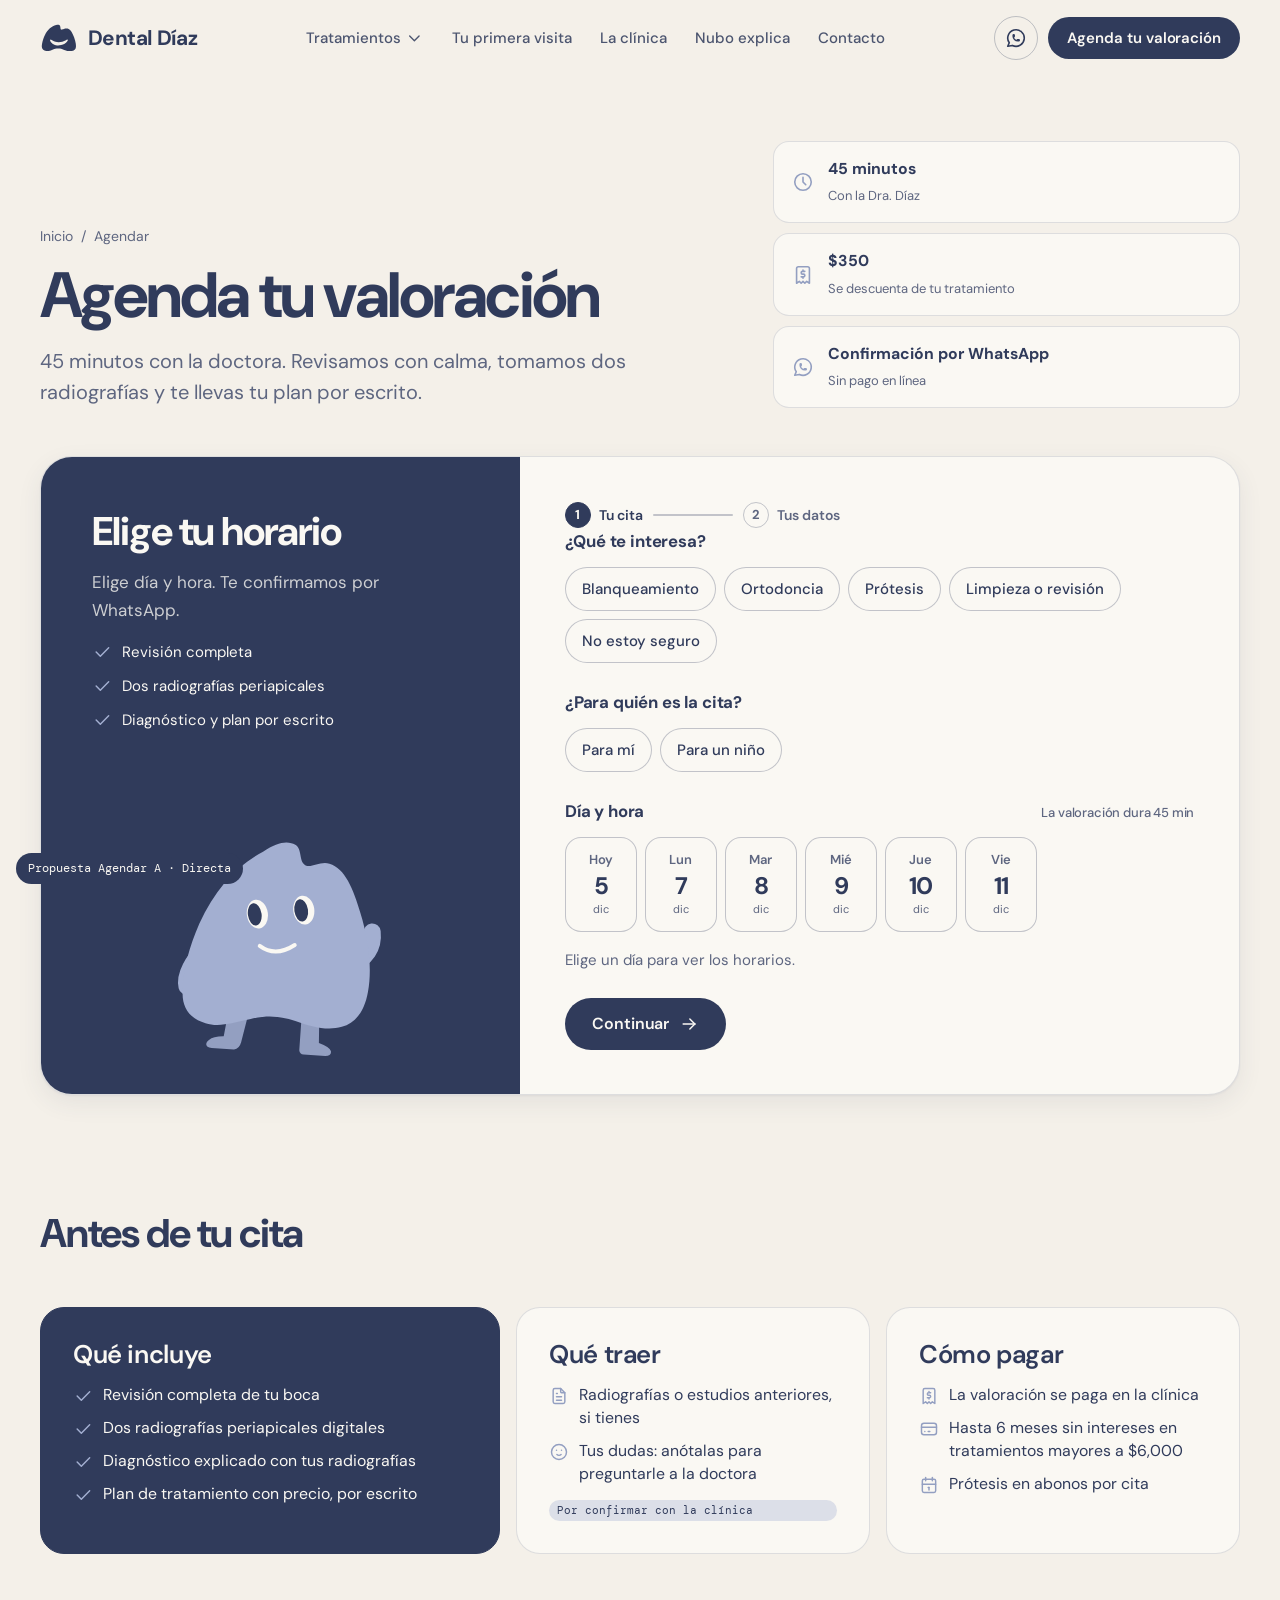
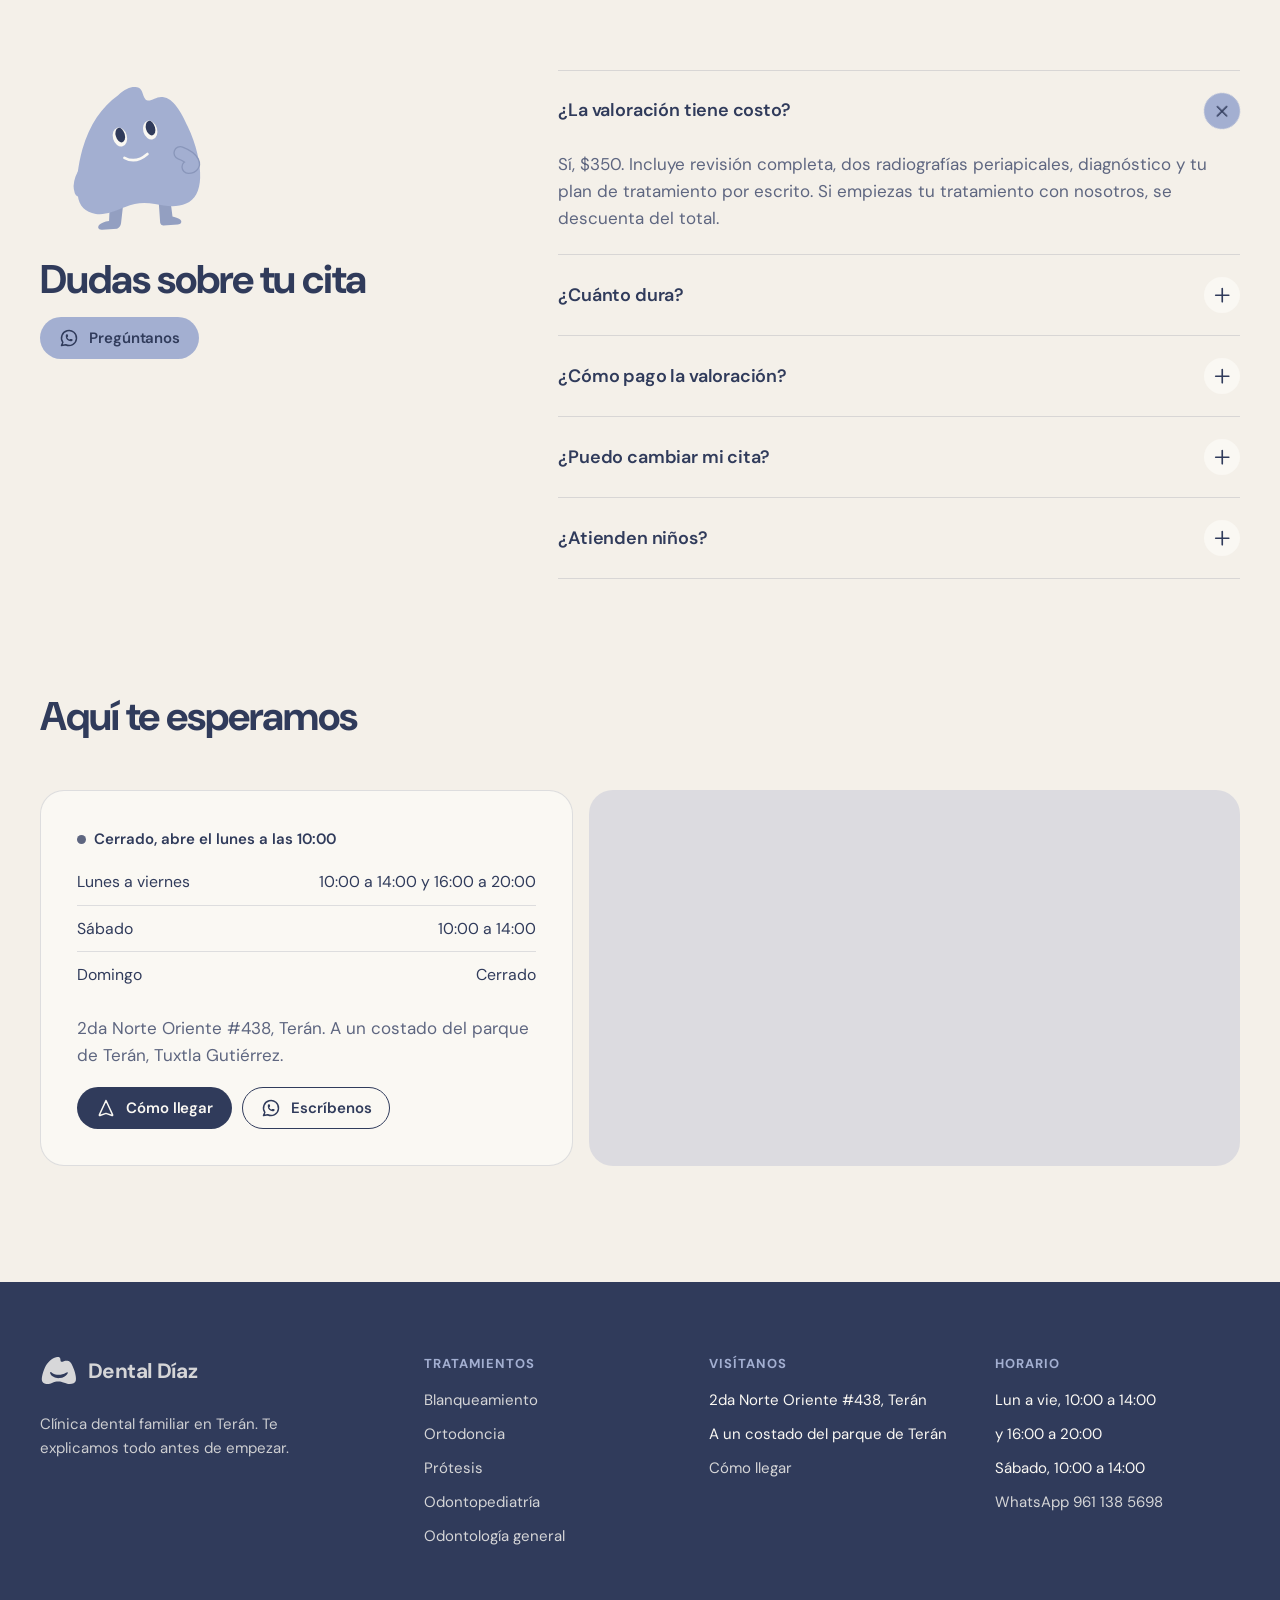
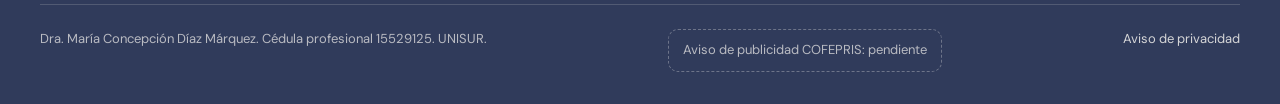
==== agendar-a.html @ 28eedaf3 "Agendar A/B, panel A/B y ajustes del inicio en celular Co-Authored-By: Claude Opus 5.5 <noreply@anth" ====
<!doctype html>
<html lang="es-MX">
<head>
<meta charset="utf-8">
<meta name="viewport" content="width=device-width, initial-scale=1">
<title>Agenda tu valoración · Dental Díaz · Agendar A · Directa</title>
<meta name="description" content="Clínica dental familiar en Terán, Tuxtla Gutiérrez. Valoración con radiografías y plan por escrito. Blanqueamiento, ortodoncia, prótesis y odontopediatría.">
<meta name="robots" content="noindex">
<link rel="preconnect" href="https://fonts.googleapis.com">
<link rel="preconnect" href="https://fonts.gstatic.com" crossorigin>
<link href="https://fonts.googleapis.com/css2?family=DM+Mono:wght@400;500&family=DM+Sans:opsz,wght@9..40,400;9..40,500;9..40,600;9..40,700&display=swap" rel="stylesheet">
<link rel="stylesheet" href="assets/css/tokens.css">
<link rel="stylesheet" href="assets/css/components.css">
<link rel="stylesheet" href="assets/css/inicio.css">
<link rel="stylesheet" href="assets/css/agenda.css">
<style>
.propuesta-tag { position: fixed; left: 16px; bottom: 16px; z-index: 70; padding: 6px 12px; border-radius: 999px; background: var(--marino); color: var(--marfil); font-family: var(--font-mono); font-size: 0.75rem; }
@media (max-width: 960px) { .propuesta-tag { bottom: auto; top: 72px; left: auto; right: 12px; } }
.h1-hero { font-size: clamp(2.6rem, 1.5rem + 4.4vw, 5rem); letter-spacing: -0.04em; line-height: 1.02; font-weight: 700; margin: 0; text-wrap: balance; }
.h1-hero .subrayado { z-index: 0; }

.migas { display: flex; gap: 8px; align-items: center; font-size: 0.875rem; color: var(--texto-suave); }
.migas a { text-decoration: none; }
.migas a:hover { color: var(--marino); }
.ag-hero { padding-block: clamp(32px, 5vw, 64px) clamp(28px, 4vw, 48px); }
.ag-hero__grid { display: grid; grid-template-columns: 1.2fr 0.8fr; gap: 32px; align-items: end; }
.ag-hero h1 { margin: 16px 0 0; font-size: clamp(2.4rem, 1.6rem + 3vw, 4rem); letter-spacing: -0.04em; line-height: 1.02; font-weight: 700; }
.ag-hero .lead { margin-top: 18px; max-width: 46ch; }
.ag-datos { display: grid; gap: 10px; }
.ag-dato { display: flex; align-items: center; gap: 14px; padding: 14px 18px; border-radius: var(--r-md); background: var(--marfil); border: 1px solid var(--linea); }
.ag-dato .i { width: 22px; height: 22px; color: var(--lavanda-sombra); }
.ag-dato strong { display: block; font-size: 0.9875rem; }
.ag-dato small { color: var(--texto-suave); font-size: 0.8125rem; }
@media (max-width: 900px) { .ag-hero__grid { grid-template-columns: 1fr; } }

.antes { display: grid; grid-template-columns: 1.3fr 1fr 1fr; gap: 16px; }
.antes > div { padding: clamp(22px, 3vw, 32px); border-radius: var(--r-lg); background: var(--marfil); border: 1px solid var(--linea); display: grid; gap: 14px; align-content: start; }
.antes > div:first-child { background: var(--marino); color: var(--marfil); border-color: var(--marino); }
.antes > div:first-child .texto { color: rgba(250, 248, 243, 0.78); }
.antes ul { list-style: none; margin: 0; padding: 0; display: grid; gap: 10px; }
.antes li { display: flex; gap: 10px; align-items: flex-start; font-size: 0.9875rem; line-height: 1.45; }
.antes li .i { width: 20px; height: 20px; flex: none; margin-top: 2px; color: var(--lavanda-sombra); }
.antes > div:first-child li .i { color: var(--lavanda); }
.por-confirmar { font-family: var(--font-mono); font-size: 0.6875rem; padding: 2px 8px; border-radius: 999px; background: rgba(163, 175, 209, 0.35); color: var(--marino); white-space: nowrap; }
@media (max-width: 900px) { .antes { grid-template-columns: 1fr; } }

.ag-faq { display: grid; grid-template-columns: 0.8fr 1.2fr; gap: clamp(28px, 5vw, 72px); align-items: start; }
.ag-faq__lado { display: grid; gap: 16px; justify-items: start; position: sticky; top: 110px; }
.ag-faq__lado .nubo { width: 200px; }
@media (max-width: 900px) { .ag-faq { grid-template-columns: 1fr; } .ag-faq__lado { position: static; } .ag-faq__lado .nubo { width: 130px; } }

.ag-lugar { display: grid; grid-template-columns: 0.9fr 1.1fr; gap: 16px; }
.ag-lugar__info { padding: clamp(24px, 3vw, 36px); border-radius: var(--r-lg); background: var(--marfil); border: 1px solid var(--linea); display: grid; gap: 18px; align-content: start; }
.ag-lugar .mapa { min-height: 360px; }
@media (max-width: 900px) { .ag-lugar { grid-template-columns: 1fr; } .ag-lugar .mapa { min-height: 280px; } }

.chat { min-height: calc(100svh - 76px); display: grid; grid-template-columns: 1fr 340px; gap: clamp(20px, 3vw, 40px); padding-block: clamp(20px, 3vw, 40px); align-items: stretch; }
.chat__escena { position: relative; display: grid; grid-template-rows: auto 1fr; border-radius: var(--r-xl); background: var(--marfil); border: 1px solid var(--linea); overflow: hidden; }
.chat__top { display: flex; align-items: center; gap: 14px; padding: 18px 22px; border-bottom: 1px solid var(--linea); }
.chat__top .migas { margin-right: auto; }
.chat__riel { position: absolute; left: 0; right: 0; top: 0; height: 4px; background: var(--niebla); }
.chat__barra { display: block; height: 100%; background: var(--marino); transform-origin: left; transform: scaleX(0.14); transition: transform 600ms var(--ease-out); }
.chat__contador { font-family: var(--font-mono); font-size: 0.8125rem; color: var(--texto-suave); }
.chat__cuerpo { display: grid; grid-template-columns: 220px 1fr; gap: clamp(16px, 3vw, 40px); padding: clamp(24px, 4vw, 56px); align-content: center; }
.chat__nubo { align-self: start; }
.chat__nubo .nubo { width: 220px; }
.chat__pregunta { margin: 0 0 28px; padding: 22px 26px; border-radius: 26px 26px 26px 6px; background: var(--lavanda); color: var(--marino); font-size: clamp(1.35rem, 1.1rem + 1vw, 2rem); font-weight: 700; letter-spacing: -0.025em; line-height: 1.2; max-width: 26ch; }
.chat__pregunta.entra { animation: burbuja-entra 520ms var(--ease-rebote) both; }
.chat__area.entra { animation: texto-entra 520ms var(--ease-out) 120ms both; }
.chat-opciones { display: flex; flex-wrap: wrap; gap: 10px; }
.chat-op { min-height: 56px; padding: 0 24px; border-radius: var(--r-pill); border: 1.5px solid var(--linea-fuerte); background: var(--crema); color: var(--texto); font-size: 1.05rem; font-weight: 600; cursor: pointer; transition: transform var(--dur-base) var(--ease-rebote), background var(--dur-rapida), color var(--dur-rapida), border-color var(--dur-rapida); }
.chat-op:hover { border-color: var(--marino); transform: translateY(-2px); }
.chat-op[aria-pressed="true"] { background: var(--marino); border-color: var(--marino); color: var(--marfil); }
.chat-op:disabled { opacity: 0.38; cursor: not-allowed; text-decoration: line-through; transform: none; }
.chat-op--hora { font-family: var(--font-mono); font-size: 0.9375rem; min-width: 90px; }
.chat-dias { display: flex; flex-wrap: wrap; gap: 10px; }
.chat-dias .dia { width: 84px; padding: 14px 0; }
.chat-campos { display: grid; gap: 16px; max-width: 460px; }
.chat-campos .btn { justify-self: start; }
.chat-final { display: flex; flex-wrap: wrap; gap: 12px; }
.chat__atras { display: inline-flex; align-items: center; gap: 6px; border: 0; background: none; cursor: pointer; font-weight: 600; font-size: 0.9375rem; color: var(--texto-suave); padding: 6px 0; }
.chat__atras:hover { color: var(--marino); }
.chat__atras[hidden] { display: none; }
.chat__atras .i { transform: scaleX(-1); }
.chat__lado { display: grid; gap: 14px; align-content: start; }
.ticket { position: relative; padding: 24px; border-radius: var(--r-lg); background: var(--marino); color: var(--marfil); }
.ticket::before, .ticket::after { content: ""; position: absolute; top: 92px; width: 22px; height: 22px; border-radius: 50%; background: var(--crema); }
.ticket::before { left: -11px; } .ticket::after { right: -11px; }
.ticket h2 { margin: 0 0 6px; font-size: 1.15rem; letter-spacing: -0.015em; }
.ticket > p { margin: 0 0 22px; font-size: 0.875rem; color: rgba(250, 248, 243, 0.7); }
.ticket ul { list-style: none; margin: 0; padding: 18px 0 0; border-top: 2px dashed rgba(250, 248, 243, 0.25); display: grid; gap: 12px; }
.ticket li { display: flex; justify-content: space-between; gap: 12px; font-size: 0.9375rem; }
.ticket li span { color: rgba(250, 248, 243, 0.6); }
.ticket li strong { color: rgba(250, 248, 243, 0.35); font-weight: 600; text-align: right; }
.ticket li.lleno strong { color: var(--marfil); animation: texto-entra 400ms var(--ease-out) both; }
.chat.confirmado .ticket { box-shadow: 0 0 0 4px var(--lavanda); }
.mini-info { padding: 20px; border-radius: var(--r-lg); background: var(--marfil); border: 1px solid var(--linea); display: grid; gap: 10px; font-size: 0.9375rem; }
.mini-info li { display: flex; gap: 10px; }
.mini-info ul { list-style: none; margin: 0; padding: 0; display: grid; gap: 8px; }
.mini-info .i { width: 20px; height: 20px; color: var(--lavanda-sombra); flex: none; }
@keyframes texto-entra { from { opacity: 0; transform: translateY(14px); } to { opacity: 1; transform: none; } }
@media (max-width: 1000px) {
  .chat { grid-template-columns: 1fr; min-height: 0; }
  .chat__cuerpo { grid-template-columns: 1fr; padding: 22px; }
  .chat__nubo { display: flex; align-items: flex-end; gap: 12px; }
  .chat__nubo .nubo { width: 96px; }
  .chat__pregunta { font-size: 1.3rem; margin-bottom: 20px; }
  .chat-op { min-height: 50px; padding: 0 18px; font-size: 1rem; }
  .chat-dias { flex-wrap: nowrap; overflow-x: auto; scrollbar-width: none; margin-inline: -22px; padding-inline: 22px; }
  .chat-dias .dia { flex: none; width: 74px; }
  .ticket::before, .ticket::after { display: none; }
}

</style>
</head>
<body>
<header class="nav">
  <div class="contenedor nav__fila">
    <a class="logo" href="#" aria-label="Dental Díaz, inicio"><img src="assets/img/simbolo-marino.svg" alt=""><span>Dental Díaz</span></a>
    <ul class="nav__menu">
      <li><a class="tiene-sub" href="#tratamientos">Tratamientos <svg class="i" aria-hidden="true"><use href="#i-chevron-down"/></svg></a></li>
      <li><a href="#primera-visita">Tu primera visita</a></li>
      <li><a href="#clinica">La clínica</a></li>
      <li><a href="#">Nubo explica</a></li>
      <li><a href="#visitanos">Contacto</a></li>
    </ul>
    <div class="nav__acciones">
      <a class="icono-btn" href="https://wa.me/529611385698?text=Hola%2C%20quiero%20informes%20de%20una%20valoraci%C3%B3n" target="_blank" rel="noopener" aria-label="Escríbenos por WhatsApp"><svg class="i" aria-hidden="true"><use href="#i-brand-whatsapp"/></svg></a>
      <a class="btn btn--primario btn--chico" href="#agenda" aria-current="page">Agenda tu valoración</a>
      <button class="icono-btn nav__hamburguesa" aria-label="Abrir menú" aria-expanded="false"><svg class="i" aria-hidden="true"><use href="#i-menu-2"/></svg></button>
    </div>
  </div>
  <nav class="menu-movil" aria-label="Menú">
    <a href="#tratamientos">Tratamientos</a>
    <a href="#primera-visita">Tu primera visita</a>
    <a href="#clinica">La clínica</a>
    <a href="#">Nubo explica</a>
    <a href="#visitanos">Contacto</a>
    <a class="btn btn--primario" href="#agenda" aria-current="page">Agenda tu valoración</a>
  </nav>
</header>
<div class="propuesta-tag">Propuesta Agendar A · Directa</div>
<main>
<section class="ag-hero"><div class="contenedor ag-hero__grid">
  <div>
    <nav class="migas" aria-label="Ruta"><a href="index.html">Inicio</a><span aria-hidden="true">/</span><span aria-current="page">Agendar</span></nav>
    <h1 data-palabras>Agenda tu valoración</h1>
    <p class="lead">45 minutos con la doctora. Revisamos con calma, tomamos dos radiografías y te llevas tu plan por escrito.</p>
  </div>
  <div class="ag-datos revela" data-escalonar>
    <div class="ag-dato"><svg class="i" aria-hidden="true"><use href="#i-clock"/></svg><div><strong>45 minutos</strong><small>Con la Dra. Díaz</small></div></div>
    <div class="ag-dato"><svg class="i" aria-hidden="true"><use href="#i-receipt-2"/></svg><div><strong>$350</strong><small>Se descuenta de tu tratamiento</small></div></div>
    <div class="ag-dato"><svg class="i" aria-hidden="true"><use href="#i-brand-whatsapp"/></svg><div><strong>Confirmación por WhatsApp</strong><small>Sin pago en línea</small></div></div>
  </div>
</div></section>
<section class="seccion agenda-sec" id="agenda" style="padding-top: 0">
  <div class="contenedor">
    <div class="agenda-caja revela" data-agenda>
      <div class="agenda-lado">
        <div style="display:grid; gap: 16px">
          <h2 class="h2">Elige tu horario</h2>
          <p>Elige día y hora. Te confirmamos por WhatsApp.</p>
          <ul class="agenda-incluye"><li><svg class="i" aria-hidden="true"><use href="#i-check"/></svg> Revisión completa</li><li><svg class="i" aria-hidden="true"><use href="#i-check"/></svg> Dos radiografías periapicales</li><li><svg class="i" aria-hidden="true"><use href="#i-check"/></svg> Diagnóstico y plan por escrito</li></ul>
        </div>
        <div class="nubo" data-nubo="escucha" data-mirada aria-label="Nubo"></div>
      </div>
      <div class="agenda-form">
        <form novalidate><div class="agenda-pasos" aria-hidden="true"><span class="activo" data-indicador><b>1</b> Tu cita</span><i></i><span data-indicador><b>2</b> Tus datos</span></div>
    <div class="agenda-paso" data-paso-agenda="1"><fieldset class="agenda-bloque" data-bloque="interes"><legend>¿Qué te interesa?</legend><div class="chips"><button type="button" class="chip" data-opcion="interes" aria-pressed="false">Blanqueamiento</button><button type="button" class="chip" data-opcion="interes" aria-pressed="false">Ortodoncia</button><button type="button" class="chip" data-opcion="interes" aria-pressed="false">Prótesis</button><button type="button" class="chip" data-opcion="interes" aria-pressed="false">Limpieza o revisión</button><button type="button" class="chip" data-opcion="interes" aria-pressed="false">No estoy seguro</button></div><span class="agenda-error">Elige una opción.</span></fieldset><fieldset class="agenda-bloque" data-bloque="para"><legend>¿Para quién es la cita?</legend><div class="chips"><button type="button" class="chip" data-opcion="para" aria-pressed="false">Para mí</button><button type="button" class="chip" data-opcion="para" aria-pressed="false">Para un niño</button></div><span class="agenda-error">Elige una opción.</span></fieldset><fieldset class="agenda-bloque" data-bloque="dia"><legend>Día y hora <span class="opcional">La valoración dura 45 min</span></legend><div class="agenda-dias" data-dias></div><div class="agenda-horas" data-horas></div><span class="agenda-error">Elige día y hora.</span></fieldset><div class="agenda-acciones"><button type="button" class="btn btn--primario" data-continuar>Continuar <svg class="i flecha" aria-hidden="true"><use href="#i-arrow-right"/></svg></button></div></div>
    <div class="agenda-paso" data-paso-agenda="2" hidden><div class="agenda-resumen" data-resumen></div><div class="agenda-campos">
      <div class="campo"><label for="ag-nombre">Tu nombre</label><input id="ag-nombre" name="nombre" type="text" placeholder="Ana López" autocomplete="name"><span class="campo__ayuda">Como quieres que te llamemos.</span></div>
      <div class="campo"><label for="ag-wa">WhatsApp</label><input id="ag-wa" name="whatsapp" type="tel" inputmode="numeric" placeholder="961 123 4567" autocomplete="tel"><span class="campo__ayuda">Ahí te confirmamos tu cita.</span></div>
    </div><fieldset class="agenda-bloque" data-bloque="como"><legend>¿Cómo nos conociste?</legend><div class="chips"><button type="button" class="chip" data-opcion="como" aria-pressed="false">Instagram</button><button type="button" class="chip" data-opcion="como" aria-pressed="false">Facebook</button><button type="button" class="chip" data-opcion="como" aria-pressed="false">Google</button><button type="button" class="chip" data-opcion="como" aria-pressed="false">Me recomendaron</button><button type="button" class="chip" data-opcion="como" aria-pressed="false">Pasé por ahí</button><button type="button" class="chip" data-opcion="como" aria-pressed="false">Otro</button></div><span class="agenda-error">Elige una opción.</span></fieldset><div class="agenda-acciones"><button class="btn btn--primario" type="submit">Confirmar valoración <svg class="i flecha" aria-hidden="true"><use href="#i-arrow-right"/></svg></button></div><p class="nota-precio" style="margin:0">Valoración <strong>$350</strong>, se descuenta de tu tratamiento. Sin pago en línea.</p></div></form>
        <div class="agenda-ok" aria-live="polite">
          <div class="nubo" data-nubo="celebra" aria-label="Nubo celebrando"></div>
          <h3 class="h3" style="margin:0">Listo, <span data-ok-nombre></span>. Tu valoración quedó apartada</h3>
          <ul class="agenda-ok__ficha" data-ok-ficha></ul>
          <a class="btn btn--whatsapp" data-ok-wa href="#" target="_blank" rel="noopener"><svg class="i" aria-hidden="true"><use href="#i-brand-whatsapp"/></svg> Confirmar por WhatsApp</a>
          <button type="button" class="enlace" data-otra style="border:0; background-color: transparent; cursor:pointer">Agendar otra cita</button>
        </div>
      </div>
    </div>
  </div>
</section>
<section class="seccion" style="padding-top: 0"><div class="contenedor">
  <div class="titular revela"><h2 class="h2">Antes de tu cita</h2></div>
  <div class="antes" data-escalonar>
    <div class="revela"><h3 class="h3" style="margin:0">Qué incluye</h3><ul><li><svg class="i" aria-hidden="true"><use href="#i-check"/></svg> Revisión completa de tu boca</li><li><svg class="i" aria-hidden="true"><use href="#i-check"/></svg> Dos radiografías periapicales digitales</li><li><svg class="i" aria-hidden="true"><use href="#i-check"/></svg> Diagnóstico explicado con tus radiografías</li><li><svg class="i" aria-hidden="true"><use href="#i-check"/></svg> Plan de tratamiento con precio, por escrito</li></ul></div>
    <div class="revela"><h3 class="h3" style="margin:0">Qué traer</h3><ul><li><svg class="i" aria-hidden="true"><use href="#i-file-text"/></svg> Radiografías o estudios anteriores, si tienes</li><li><svg class="i" aria-hidden="true"><use href="#i-mood-smile"/></svg> Tus dudas: anótalas para preguntarle a la doctora</li></ul><span class="por-confirmar">Por confirmar con la clínica</span></div>
    <div class="revela"><h3 class="h3" style="margin:0">Cómo pagar</h3><ul><li><svg class="i" aria-hidden="true"><use href="#i-receipt-2"/></svg> La valoración se paga en la clínica</li><li><svg class="i" aria-hidden="true"><use href="#i-credit-card"/></svg> Hasta 6 meses sin intereses en tratamientos mayores a $6,000</li><li><svg class="i" aria-hidden="true"><use href="#i-calendar"/></svg> Prótesis en abonos por cita</li></ul></div>
  </div>
</div></section>
<section class="seccion" style="padding-top: 0"><div class="contenedor ag-faq">
  <div class="ag-faq__lado revela"><div class="nubo" data-nubo="piensa" data-mirada aria-label="Nubo"></div><h2 class="h2">Dudas sobre tu cita</h2><a class="btn btn--whatsapp btn--chico" href="https://wa.me/529611385698?text=Hola%2C%20quiero%20informes%20de%20una%20valoraci%C3%B3n" target="_blank" rel="noopener"><svg class="i" aria-hidden="true"><use href="#i-brand-whatsapp"/></svg> Pregúntanos</a></div>
  <div class="revela"><div class="faq"><div class="faq__item abierto"><button class="faq__pregunta" aria-expanded="true">¿La valoración tiene costo?<span class="faq__mas"><svg class="i" aria-hidden="true"><use href="#i-plus"/></svg></span></button><div class="faq__respuesta"><div><p>Sí, $350. Incluye revisión completa, dos radiografías periapicales, diagnóstico y tu plan de tratamiento por escrito. Si empiezas tu tratamiento con nosotros, se descuenta del total.</p></div></div></div><div class="faq__item"><button class="faq__pregunta" aria-expanded="false">¿Cuánto dura?<span class="faq__mas"><svg class="i" aria-hidden="true"><use href="#i-plus"/></svg></span></button><div class="faq__respuesta"><div><p>45 minutos.</p></div></div></div><div class="faq__item"><button class="faq__pregunta" aria-expanded="false">¿Cómo pago la valoración?<span class="faq__mas"><svg class="i" aria-hidden="true"><use href="#i-plus"/></svg></span></button><div class="faq__respuesta"><div><p>En la clínica, el día de tu cita. No hay pago en línea.</p></div></div></div><div class="faq__item"><button class="faq__pregunta" aria-expanded="false">¿Puedo cambiar mi cita?<span class="faq__mas"><svg class="i" aria-hidden="true"><use href="#i-plus"/></svg></span></button><div class="faq__respuesta"><div><p>Sí. Escríbenos por WhatsApp al 961 138 5698 y te damos otro horario.</p></div></div></div><div class="faq__item"><button class="faq__pregunta" aria-expanded="false">¿Atienden niños?<span class="faq__mas"><svg class="i" aria-hidden="true"><use href="#i-plus"/></svg></span></button><div class="faq__respuesta"><div><p>Sí. Al agendar, elige "Para un niño" y le damos el tiempo que necesite.</p></div></div></div></div></div>
</div></section>
<section class="seccion" style="padding-top: 0"><div class="contenedor">
<div class="titular revela"><h2 class="h2">Aquí te esperamos</h2></div>
<div class="ag-lugar">
  <div class="ag-lugar__info revela">
    <span class="estado-abierto" data-abierto>Horario</span>
    <ul class="horario tabular"><li><span>Lunes a viernes</span><span>10:00 a 14:00 y 16:00 a 20:00</span></li><li><span>Sábado</span><span>10:00 a 14:00</span></li><li><span>Domingo</span><span>Cerrado</span></li></ul>
    <p class="texto">2da Norte Oriente #438, Terán. A un costado del parque de Terán, Tuxtla Gutiérrez.</p>
    <div style="display:flex; flex-wrap: wrap; gap: 10px"><a class="btn btn--primario btn--chico" href="https://share.google/V82Wj5DA7v3PU01So" target="_blank" rel="noopener"><svg class="i" aria-hidden="true"><use href="#i-navigation"/></svg> Cómo llegar</a><a class="btn btn--secundario btn--chico" href="https://wa.me/529611385698?text=Hola%2C%20quiero%20informes%20de%20una%20valoraci%C3%B3n" target="_blank" rel="noopener"><svg class="i" aria-hidden="true"><use href="#i-brand-whatsapp"/></svg> Escríbenos</a></div>
  </div>
  <div class="mapa revela"><iframe src="https://maps.google.com/maps?q=2da%20Norte%20Oriente%20438%2C%20Ter%C3%A1n%2C%20Tuxtla%20Guti%C3%A9rrez%2C%20Chiapas&z=16&output=embed" loading="lazy" title="Mapa de Dental Díaz en Terán" referrerpolicy="no-referrer-when-downgrade"></iframe></div>
</div></div></section>
</main>
<footer class="pie">
  <div class="contenedor">
    <div class="pie__grid">
      <div>
        <a class="logo" href="#" style="color: var(--marfil)"><img src="assets/img/simbolo-marino.svg" alt="" style="filter: brightness(0) invert(0.97) sepia(0.06)"><span>Dental Díaz</span></a>
        <p style="margin: 18px 0 0; font-size: .9375rem; opacity: .78; max-width: 32ch">Clínica dental familiar en Terán. Te explicamos todo antes de empezar.</p>
      </div>
      <div><h4>Tratamientos</h4><ul><li><a href="#">Blanqueamiento</a></li><li><a href="#">Ortodoncia</a></li><li><a href="#">Prótesis</a></li><li><a href="#">Odontopediatría</a></li><li><a href="#">Odontología general</a></li></ul></div>
      <div><h4>Visítanos</h4><ul><li>2da Norte Oriente #438, Terán</li><li>A un costado del parque de Terán</li><li><a href="https://share.google/V82Wj5DA7v3PU01So" target="_blank" rel="noopener">Cómo llegar</a></li></ul></div>
      <div><h4>Horario</h4><ul><li class="tabular">Lun a vie, 10:00 a 14:00</li><li class="tabular">y 16:00 a 20:00</li><li class="tabular">Sábado, 10:00 a 14:00</li><li><a href="https://wa.me/529611385698?text=Hola%2C%20quiero%20informes%20de%20una%20valoraci%C3%B3n" target="_blank" rel="noopener">WhatsApp 961 138 5698</a></li></ul></div>
    </div>
    <div class="pie__legal">
      <span>Dra. María Concepción Díaz Márquez. Cédula profesional 15529125. UNISUR.</span>
      <span class="pie__cofepris">Aviso de publicidad COFEPRIS: pendiente</span>
      <span><a href="#">Aviso de privacidad</a></span>
    </div>
  </div>
</footer>
<div class="barra-movil">
  <a class="btn btn--primario" href="#agenda" aria-current="page">Agenda tu valoración</a>
  <a class="btn btn--whatsapp" href="https://wa.me/529611385698?text=Hola%2C%20quiero%20informes%20de%20una%20valoraci%C3%B3n" target="_blank" rel="noopener" aria-label="WhatsApp"><svg class="i" aria-hidden="true"><use href="#i-brand-whatsapp"/></svg></a>
</div>
<script src="assets/js/iconos.js"></script>
<script src="assets/js/nubo-states.js"></script>
<script src="assets/js/nubo.js"></script>
<script src="assets/js/ui.js"></script>
<script src="assets/js/inicio.js"></script>
<script src="assets/js/agenda.js"></script>
</body>
</html>
---- assets/css/tokens.css ----
:root {
  --marino: #303B5B;
  --marino-hover: #262F4A;
  --lavanda: #A3AFD1;
  --lavanda-sombra: #939FC1;
  --marfil: #FAF8F3;
  --crema: #F4F0E9;
  --niebla: #DCDBE0;
  --texto: #303B5B;
  --texto-suave: #5E6680;
  --linea: rgba(48, 59, 91, 0.14);
  --linea-fuerte: rgba(48, 59, 91, 0.28);
  --ok: #2F6B4F;
  --error: #A3363A;

  --font: "DM Sans", system-ui, -apple-system, "Segoe UI", sans-serif;
  --font-mono: "DM Mono", ui-monospace, monospace;

  --fs-display: clamp(2.6rem, 1.6rem + 4.2vw, 4.5rem);
  --fs-h1: clamp(2.2rem, 1.5rem + 2.8vw, 3.5rem);
  --fs-h2: clamp(1.75rem, 1.3rem + 1.8vw, 2.5rem);
  --fs-h3: clamp(1.3rem, 1.15rem + 0.6vw, 1.6rem);
  --fs-lead: clamp(1.1rem, 1.04rem + 0.3vw, 1.25rem);
  --fs-body: 1.0625rem;
  --fs-small: 0.9375rem;
  --fs-label: 0.8125rem;

  --s-1: 4px;  --s-2: 8px;  --s-3: 12px; --s-4: 16px; --s-5: 24px;
  --s-6: 32px; --s-7: 48px; --s-8: 64px; --s-9: 96px; --s-10: 128px;

  --r-sm: 10px;
  --r-md: 16px;
  --r-lg: 24px;
  --r-xl: 32px;
  --r-pill: 999px;

  --sombra-suave: 0 1px 2px rgba(48, 59, 91, 0.06), 0 8px 24px rgba(48, 59, 91, 0.08);
  --sombra-flotante: 0 2px 6px rgba(48, 59, 91, 0.08), 0 18px 40px rgba(48, 59, 91, 0.14);

  --ease-out: cubic-bezier(0.22, 1, 0.36, 1);
  --ease-rebote: cubic-bezier(0.34, 1.56, 0.64, 1);
  --dur-rapida: 160ms;
  --dur-base: 320ms;
  --dur-lenta: 640ms;

  --ancho: 1200px;
  --gutter: clamp(16px, 4vw, 40px);
}
---- assets/css/components.css ----
*, *::before, *::after { box-sizing: border-box; }
html { -webkit-text-size-adjust: 100%; scroll-behavior: smooth; }
body {
  margin: 0;
  background: var(--crema);
  color: var(--texto);
  font-family: var(--font);
  font-size: var(--fs-body);
  line-height: 1.6;
  -webkit-font-smoothing: antialiased;
  overflow-x: hidden;
}
img, svg { display: block; max-width: 100%; }
a { color: inherit; }
button { font: inherit; color: inherit; }
:focus-visible { outline: 2.5px solid var(--marino); outline-offset: 3px; border-radius: 6px; }

.contenedor { width: min(var(--ancho), 100% - 2 * var(--gutter)); margin-inline: auto; }
.seccion { padding-block: clamp(64px, 9vw, 128px); }

.display, .h1, .h2, .h3 { margin: 0; font-weight: 700; letter-spacing: -0.025em; line-height: 1.06; text-wrap: balance; }
.display { font-size: var(--fs-display); letter-spacing: -0.035em; }
.h1 { font-size: var(--fs-h1); }
.h2 { font-size: var(--fs-h2); line-height: 1.12; }
.h3 { font-size: var(--fs-h3); font-weight: 600; letter-spacing: -0.015em; line-height: 1.2; }
.lead { font-size: var(--fs-lead); line-height: 1.55; color: var(--texto-suave); margin: 0; text-wrap: pretty; }
.texto { margin: 0; color: var(--texto-suave); text-wrap: pretty; }
.chico { font-size: var(--fs-small); }
.ceja {
  display: inline-flex; align-items: center; gap: 8px;
  font-size: var(--fs-label); font-weight: 600; letter-spacing: 0.08em; text-transform: uppercase;
  color: var(--texto-suave);
}
.ceja::before { content: ""; width: 18px; height: 2px; border-radius: 2px; background: var(--lavanda-sombra); }
.mono { font-family: var(--font-mono); font-size: 0.8125rem; letter-spacing: 0; }
.subrayado { position: relative; white-space: nowrap; }
.subrayado::after { content: ""; position: absolute; left: -0.04em; right: -0.04em; bottom: 0.06em; height: 0.26em; border-radius: 0.2em; background: var(--lavanda); opacity: 0.7; z-index: -1; transform-origin: left; animation: subraya 900ms var(--ease-out) 500ms both; }
@keyframes subraya { from { transform: scaleX(0); } to { transform: scaleX(1); } }

.btn {
  --btn-bg: var(--marino); --btn-fg: var(--marfil); --btn-borde: transparent;
  position: relative; display: inline-flex; align-items: center; justify-content: center; gap: 10px;
  min-height: 52px; padding: 0 26px; border-radius: var(--r-pill);
  background: var(--btn-bg); color: var(--btn-fg); border: 1.5px solid var(--btn-borde);
  font-size: 1rem; font-weight: 600; letter-spacing: -0.005em; text-decoration: none; cursor: pointer;
  transition: transform var(--dur-base) var(--ease-out), background var(--dur-rapida), box-shadow var(--dur-base) var(--ease-out);
  -webkit-tap-highlight-color: transparent;
}
.btn:hover { transform: translateY(-2px); box-shadow: var(--sombra-suave); }
.btn:active { transform: translateY(0) scale(0.98); box-shadow: none; }
.btn .flecha { transition: transform var(--dur-base) var(--ease-out); }
.btn:hover .flecha { transform: translateX(4px); }
.btn--primario:hover { --btn-bg: var(--marino-hover); }
.btn--secundario { --btn-bg: transparent; --btn-fg: var(--marino); --btn-borde: var(--marino); }
.btn--secundario:hover { --btn-bg: rgba(48, 59, 91, 0.06); box-shadow: none; }
.btn--whatsapp { --btn-bg: var(--lavanda); --btn-fg: var(--marino); }
.btn--whatsapp:hover { --btn-bg: var(--lavanda-sombra); }
.btn--claro { --btn-bg: var(--marfil); --btn-fg: var(--marino); }
.btn--chico { min-height: 42px; padding: 0 18px; font-size: 0.9375rem; }
.btn i { font-size: 1.25rem; }
.enlace {
  display: inline-flex; align-items: center; gap: 6px; font-weight: 600; text-decoration: none;
  background: linear-gradient(currentColor, currentColor) 0 100% / 0 1.5px no-repeat;
  transition: background-size var(--dur-base) var(--ease-out);
}
.enlace:hover { background-size: 100% 1.5px; }
.nota-precio { font-size: var(--fs-small); color: var(--texto-suave); }
.nota-precio strong { color: var(--marino); }

.nav {
  position: sticky; top: 0; z-index: 50;
  background: rgba(244, 240, 233, 0.86);
  -webkit-backdrop-filter: saturate(140%) blur(14px); backdrop-filter: saturate(140%) blur(14px);
  border-bottom: 1px solid transparent; transition: border-color var(--dur-base);
}
.nav.con-borde { border-bottom-color: var(--linea); }
.nav__fila { display: flex; align-items: center; justify-content: space-between; gap: 24px; height: 76px; }
.logo { display: inline-flex; align-items: center; gap: 10px; text-decoration: none; color: var(--marino); }
.logo img { width: 38px; height: auto; }
.logo span { font-weight: 700; font-size: 1.3rem; letter-spacing: -0.03em; }
.nav__menu { display: flex; align-items: center; gap: 28px; list-style: none; margin: 0; padding: 0; }
.nav__menu a { text-decoration: none; font-size: 0.9375rem; font-weight: 500; color: var(--texto); opacity: 0.86; transition: opacity var(--dur-rapida); }
.nav__menu a:hover { opacity: 1; }
.nav__menu .tiene-sub { display: inline-flex; align-items: center; gap: 4px; }
.nav__acciones { display: flex; align-items: center; gap: 10px; }
.icono-btn {
  width: 44px; height: 44px; border-radius: 50%; display: inline-grid; place-items: center;
  background: transparent; border: 1.5px solid var(--linea-fuerte); color: var(--marino); cursor: pointer; text-decoration: none;
  transition: background var(--dur-rapida), border-color var(--dur-rapida);
}
.icono-btn:hover { background: rgba(48, 59, 91, 0.06); border-color: var(--marino); }
.icono-btn i { font-size: 1.3rem; }
.nav__hamburguesa { display: none; }
@media (max-width: 960px) {
  .nav__menu, .nav__acciones .btn { display: none; }
  .nav__hamburguesa { display: inline-grid; }
  .nav__fila { height: 64px; }
}

.barra-movil {
  display: none; position: fixed; left: 12px; right: 12px; bottom: 12px; z-index: 60;
  gap: 8px; padding: 8px; border-radius: var(--r-pill);
  background: var(--marfil); box-shadow: var(--sombra-flotante);
}
.barra-movil .btn { flex: 1; min-height: 48px; padding: 0 14px; }
.barra-movil .btn--whatsapp { flex: 0 0 48px; padding: 0; }
@media (max-width: 960px) { .barra-movil { display: flex; } body { padding-bottom: 84px; } }

.foto {
  position: relative; overflow: hidden; border-radius: var(--r-lg);
  background:
    repeating-linear-gradient(135deg, rgba(48, 59, 91, 0.045) 0 12px, transparent 12px 24px),
    var(--niebla);
  display: grid; place-items: center; color: var(--marino);
}
.foto img { width: 100%; height: 100%; object-fit: cover; }
.foto__guia {
  position: relative; z-index: 1; max-width: 360px; margin: 16px;
  padding: 14px 16px; border-radius: var(--r-md);
  background: rgba(250, 248, 243, 0.92); border: 1px dashed var(--linea-fuerte);
  font-size: 0.8125rem; line-height: 1.45; color: var(--texto);
}
.foto__guia b { display: flex; align-items: center; gap: 6px; font-size: 0.75rem; letter-spacing: 0.06em; text-transform: uppercase; margin-bottom: 4px; }
.foto__guia b i { font-size: 1rem; }
.foto__guia span { color: var(--texto-suave); }

.tarjeta {
  background: var(--marfil); border-radius: var(--r-lg); padding: var(--s-5);
  border: 1px solid var(--linea);
}
.tarjeta-tx {
  display: flex; flex-direction: column; text-decoration: none; overflow: hidden;
  background: var(--marfil); border-radius: var(--r-lg); border: 1px solid var(--linea);
  transition: transform var(--dur-lenta) var(--ease-out), box-shadow var(--dur-lenta) var(--ease-out), border-color var(--dur-base);
}
.tarjeta-tx:hover { transform: translateY(-6px); box-shadow: var(--sombra-flotante); border-color: transparent; }
.tarjeta-tx .foto { border-radius: 0; aspect-ratio: 4 / 3; }
.tarjeta-tx .foto__guia { max-width: 240px; font-size: 0.75rem; }
.tarjeta-tx__cuerpo { padding: 22px 24px 24px; display: grid; gap: 8px; }
.tarjeta-tx__pie { display: flex; align-items: center; justify-content: space-between; margin-top: 8px; font-weight: 600; font-size: 0.9375rem; }
.tarjeta-tx__pie .circulo {
  width: 40px; height: 40px; border-radius: 50%; display: grid; place-items: center;
  background: var(--crema); transition: background var(--dur-base), color var(--dur-base), transform var(--dur-base) var(--ease-out);
}
.tarjeta-tx:hover .circulo { background: var(--marino); color: var(--marfil); transform: rotate(-45deg); }

.etiqueta {
  display: inline-flex; align-items: center; gap: 6px; width: fit-content;
  padding: 5px 12px; border-radius: var(--r-pill);
  background: rgba(163, 175, 209, 0.32); color: var(--marino);
  font-size: 0.8125rem; font-weight: 600;
}
.etiqueta--borde { background: transparent; border: 1px solid var(--linea-fuerte); }

.franja { display: grid; grid-template-columns: repeat(4, minmax(0, 1fr)); border-top: 1px solid var(--linea); border-bottom: 1px solid var(--linea); }
.franja__item { display: flex; align-items: center; gap: 14px; padding: 22px 20px; }
.franja__item + .franja__item { border-left: 1px solid var(--linea); }
.franja__icono { width: 44px; height: 44px; flex: none; border-radius: 50%; display: grid; place-items: center; background: var(--marfil); }
.franja__icono i { font-size: 1.35rem; }
.franja__item strong { display: block; font-size: 1rem; line-height: 1.25; }
.franja__item span { font-size: 0.875rem; color: var(--texto-suave); }
@media (max-width: 860px) {
  .franja { grid-template-columns: repeat(2, minmax(0, 1fr)); }
  .franja__item:nth-child(3) { border-left: 0; }
  .franja__item:nth-child(n+3) { border-top: 1px solid var(--linea); }
}
@media (max-width: 420px) { .franja__item { padding: 16px 12px; gap: 10px; } .franja__icono { width: 36px; height: 36px; } }

.estrellas { display: inline-flex; gap: 2px; color: var(--marino); }
.estrellas svg { width: 16px; height: 16px; }

.pasos { display: grid; grid-template-columns: repeat(4, minmax(0, 1fr)); gap: 16px; counter-reset: paso; position: relative; }
.paso { position: relative; padding: 24px; border-radius: var(--r-lg); background: var(--marfil); border: 1px solid var(--linea); counter-increment: paso; }
.paso::before {
  content: counter(paso, decimal-leading-zero); display: block; margin-bottom: 28px;
  font-family: var(--font-mono); font-size: 0.8125rem; color: var(--texto-suave);
}
.paso.activo { background: var(--marino); color: var(--marfil); border-color: var(--marino); }
.paso.activo::before, .paso.activo .texto { color: rgba(250, 248, 243, 0.78); }
@media (max-width: 860px) { .pasos { grid-template-columns: 1fr 1fr; } }
@media (max-width: 520px) { .pasos { grid-template-columns: 1fr; } }

.faq { border-top: 1px solid var(--linea); }
.faq__item { border-bottom: 1px solid var(--linea); }
.faq__pregunta {
  width: 100%; display: flex; align-items: center; justify-content: space-between; gap: 16px;
  padding: 22px 0; background: none; border: 0; cursor: pointer; text-align: left;
  font-size: 1.125rem; font-weight: 600; letter-spacing: -0.01em;
}
.faq__mas { width: 36px; height: 36px; flex: none; border-radius: 50%; display: grid; place-items: center; background: var(--marfil); transition: transform var(--dur-base) var(--ease-out), background var(--dur-base); }
.faq__item.abierto .faq__mas { transform: rotate(45deg); background: var(--lavanda); }
.faq__respuesta { display: grid; grid-template-rows: 0fr; transition: grid-template-rows var(--dur-base) var(--ease-out); }
.faq__item.abierto .faq__respuesta { grid-template-rows: 1fr; }
.faq__respuesta > div { overflow: hidden; }
.faq__respuesta p { margin: 0 0 22px; max-width: 62ch; color: var(--texto-suave); }

.campo { display: grid; gap: 8px; }
.campo label { font-size: 0.9375rem; font-weight: 600; }
.campo input {
  height: 54px; padding: 0 18px; border-radius: var(--r-md);
  border: 1.5px solid var(--linea-fuerte); background: var(--marfil); color: var(--texto);
  font: inherit; font-size: 1rem; transition: border-color var(--dur-rapida), box-shadow var(--dur-rapida);
}
.campo input::placeholder { color: #8C91A3; }
.campo input:hover { border-color: var(--lavanda-sombra); }
.campo input:focus { outline: none; border-color: var(--marino); box-shadow: 0 0 0 4px rgba(163, 175, 209, 0.45); }
.campo.con-error input { border-color: var(--error); }
.campo__ayuda { font-size: 0.8125rem; color: var(--texto-suave); }
.campo.con-error .campo__ayuda { color: var(--error); }

.chips { display: flex; flex-wrap: wrap; gap: 8px; }
.chip {
  min-height: 44px; padding: 0 16px; border-radius: var(--r-pill); cursor: pointer;
  border: 1.5px solid var(--linea-fuerte); background: var(--marfil); color: var(--texto);
  font-size: 0.9375rem; font-weight: 500;
  transition: background var(--dur-rapida), color var(--dur-rapida), border-color var(--dur-rapida), transform var(--dur-base) var(--ease-rebote);
}
.chip:hover { border-color: var(--marino); }
.chip[aria-pressed="true"] { background: var(--marino); border-color: var(--marino); color: var(--marfil); transform: scale(1.03); }
.chip:disabled { opacity: 0.4; cursor: not-allowed; text-decoration: line-through; }
.chip--hora { font-family: var(--font-mono); font-size: 0.875rem; min-width: 76px; }

.pie { background: var(--marino); color: var(--marfil); padding-block: 72px 32px; }
.pie a { color: var(--marfil); text-decoration: none; opacity: 0.82; }
.pie a:hover { opacity: 1; }
.pie__grid { display: grid; grid-template-columns: 1.4fr 1fr 1fr 1fr; gap: 40px; }
.pie h4 { margin: 0 0 14px; font-size: 0.8125rem; letter-spacing: 0.08em; text-transform: uppercase; color: var(--lavanda); }
.pie ul { list-style: none; padding: 0; margin: 0; display: grid; gap: 10px; font-size: 0.9375rem; }
.pie__legal { margin-top: 56px; padding-top: 24px; border-top: 1px solid rgba(250, 248, 243, 0.16); display: flex; flex-wrap: wrap; gap: 8px 24px; justify-content: space-between; font-size: 0.8125rem; color: rgba(250, 248, 243, 0.68); }
.pie__cofepris { padding: 10px 14px; border: 1px dashed rgba(250, 248, 243, 0.3); border-radius: var(--r-sm); }
@media (max-width: 860px) { .pie__grid { grid-template-columns: 1fr 1fr; } }
@media (max-width: 520px) { .pie__grid { grid-template-columns: 1fr; } }

.nubo { position: relative; width: 100%; }
.nubo svg { width: 100%; height: auto; overflow: visible; }
.nubo .n-respira { transform-box: fill-box; transform-origin: 50% 100%; animation: nubo-respira 3.8s var(--ease-out) infinite alternate; }
.nubo .ojo-blanco, .nubo .pupila { transform-box: fill-box; transform-origin: center; }
.nubo .ojo-blanco { transform: scaleY(var(--parpadeo, 1)); }
.nubo .pupila { transform: translate(var(--px, 0px), var(--py, 0px)) scaleY(var(--parpadeo, 1)); transition: transform 120ms linear; }
.nubo.parpadea .ojo-blanco, .nubo.parpadea .pupila { --parpadeo: 0.08; transition: transform 70ms ease-in; }
.nubo .brazo-saluda { transform-box: view-box; transform-origin: 114px 203px; animation: nubo-saluda 1.6s var(--ease-out) infinite; }
.nubo .entrar { animation: nubo-entra 520ms var(--ease-rebote) both; }
@keyframes nubo-respira { from { transform: scale(1, 1); } to { transform: scale(1.012, 1.025); } }
@keyframes nubo-saluda { 0%, 55%, 100% { transform: rotate(0deg); } 15% { transform: rotate(-14deg); } 30% { transform: rotate(8deg); } 45% { transform: rotate(-8deg); } }
@keyframes nubo-entra { from { opacity: 0; transform: translateY(14px) scale(0.94); } to { opacity: 1; transform: none; } }
.nubo-asoma { animation: nubo-asoma 1.1s var(--ease-rebote) 0.35s both; }
@keyframes nubo-asoma { from { transform: translateY(70%); } to { transform: translateY(0); } }

.revela { opacity: 0; transform: translateY(24px); transition: opacity var(--dur-lenta) var(--ease-out), transform var(--dur-lenta) var(--ease-out); transition-delay: var(--retraso, 0ms); }
.revela.visible { opacity: 1; transform: none; }

@media (prefers-reduced-motion: reduce) {
  *, *::before, *::after { animation-duration: 0.01ms !important; animation-iteration-count: 1 !important; transition-duration: 0.01ms !important; scroll-behavior: auto !important; }
  .revela { opacity: 1; transform: none; }
}

.i { width: 1.25em; height: 1.25em; flex: none; fill: none; stroke: currentColor; stroke-width: 1.75; stroke-linecap: round; stroke-linejoin: round; vertical-align: -0.2em; }
.i--relleno { fill: currentColor; stroke: none; }
.icono-btn .i { width: 22px; height: 22px; }
.btn .i { width: 20px; height: 20px; }
::selection { background: var(--lavanda); color: var(--marino); }
html { caret-color: var(--marino); accent-color: var(--marino); scrollbar-color: var(--lavanda-sombra) var(--crema); }
::-webkit-scrollbar { width: 12px; }
::-webkit-scrollbar-track { background: var(--crema); }
::-webkit-scrollbar-thumb { background: var(--lavanda); border-radius: 999px; border: 3px solid var(--crema); }
.tabular { font-variant-numeric: tabular-nums; }

.foto { background: radial-gradient(120% 90% at 85% 10%, rgba(163, 175, 209, 0.55), transparent 60%), linear-gradient(160deg, #E6E3E6, var(--niebla)); }
.foto::before {
  content: ""; position: absolute; width: 46%; aspect-ratio: 280 / 228; right: -6%; bottom: -8%;
  background: url("../img/simbolo-marino.svg") center / contain no-repeat; opacity: 0.06; pointer-events: none;
}

.menu-movil { display: none; }
@media (max-width: 960px) {
  .menu-movil {
    display: grid; position: fixed; inset: 64px 0 auto 0; z-index: 49; gap: 4px;
    padding: 12px var(--gutter) 24px; background: var(--crema); border-bottom: 1px solid var(--linea);
    box-shadow: var(--sombra-flotante);
    transform: translateY(-12px); opacity: 0; visibility: hidden;
    transition: transform var(--dur-base) var(--ease-out), opacity var(--dur-base), visibility 0s linear var(--dur-base);
  }
  .nav--abierto .menu-movil { transform: none; opacity: 1; visibility: visible; transition-delay: 0s; }
  .menu-movil a:not(.btn) { padding: 14px 4px; font-size: 1.25rem; font-weight: 600; letter-spacing: -0.02em; text-decoration: none; border-bottom: 1px solid var(--linea); }
  .menu-movil .btn { margin-top: 16px; }
}

.estado-abierto { display: inline-flex; align-items: center; gap: 8px; font-weight: 600; font-size: 0.9375rem; }
.estado-abierto::before { content: ""; width: 9px; height: 9px; border-radius: 50%; background: var(--texto-suave); }
.estado-abierto.abierto::before { background: var(--ok); box-shadow: 0 0 0 4px rgba(47, 107, 79, 0.16); }
---- assets/css/inicio.css ----
.palabra { display: inline-block; overflow: hidden; vertical-align: top; padding-bottom: 0.14em; margin-bottom: -0.14em; }
.palabra > span { display: inline-block; }
.palabras-listas .palabra > span { animation: palabra-sube 900ms var(--ease-out) both; }
@keyframes palabra-sube { from { transform: translateY(105%); } to { transform: none; } }

.chip-flota {
  position: absolute; z-index: 3; display: flex; align-items: center; gap: 12px;
  padding: 12px 16px; border-radius: var(--r-md); background: var(--marfil); box-shadow: var(--sombra-flotante);
  animation: flota-entra 800ms var(--ease-rebote) both;
}
.chip-flota strong { display: block; font-size: 1.05rem; letter-spacing: -0.02em; line-height: 1.15; }
.chip-flota span { font-size: 0.8125rem; color: var(--texto-suave); }
.chip-flota__icono { width: 40px; height: 40px; border-radius: 50%; display: grid; place-items: center; background: var(--lavanda); color: var(--marino); flex: none; }
@keyframes flota-entra { from { opacity: 0; transform: translateY(16px) scale(0.96); } to { opacity: 1; transform: none; } }

.selector-tx__lista { display: grid; gap: 6px; }
.selector-tx__tab {
  display: flex; align-items: center; justify-content: space-between; gap: 16px; width: 100%;
  padding: 18px 22px; border-radius: var(--r-md); border: 1px solid transparent; background: transparent;
  text-align: left; cursor: pointer; transition: background var(--dur-base) var(--ease-out), border-color var(--dur-base), color var(--dur-base);
}
.selector-tx__tab strong { font-size: clamp(1.25rem, 1.1rem + 0.7vw, 1.75rem); letter-spacing: -0.025em; font-weight: 700; line-height: 1.1; }
.selector-tx__tab small { display: block; margin-top: 4px; font-size: 0.875rem; color: var(--texto-suave); font-weight: 500; }
.selector-tx__tab .i { opacity: 0; transform: translateX(-8px); transition: opacity var(--dur-base), transform var(--dur-base) var(--ease-out); }
.selector-tx__tab:hover { background: rgba(250, 248, 243, 0.6); }
.selector-tx__tab[aria-selected="true"] { background: var(--marfil); border-color: var(--linea); }
.selector-tx__tab[aria-selected="true"] .i { opacity: 1; transform: none; }
.selector-tx__panel { display: none; }
.selector-tx__panel.activo { display: grid; animation: panel-entra 520ms var(--ease-out) both; }
@keyframes panel-entra { from { opacity: 0; clip-path: inset(0 0 12% 0 round 24px); transform: translateY(10px); } to { opacity: 1; clip-path: inset(0 0 0 0 round 24px); transform: none; } }
.datos { display: flex; flex-wrap: wrap; gap: 8px; }
.dato { display: inline-flex; align-items: center; gap: 8px; padding: 8px 14px; border-radius: var(--r-pill); background: var(--crema); font-size: 0.875rem; font-weight: 600; }
.dato .i { width: 18px; height: 18px; }

.miedos__opciones { display: flex; flex-wrap: wrap; gap: 10px; }
.miedo {
  display: inline-flex; align-items: center; gap: 8px; min-height: 48px; padding: 0 20px; border-radius: var(--r-pill);
  border: 1.5px solid var(--linea-fuerte); background: var(--marfil); cursor: pointer; font-weight: 600; font-size: 0.9875rem;
  transition: background var(--dur-rapida), color var(--dur-rapida), border-color var(--dur-rapida), transform var(--dur-base) var(--ease-rebote);
}
.miedo:hover { border-color: var(--marino); }
.miedo[aria-pressed="true"] { background: var(--marino); border-color: var(--marino); color: var(--marfil); transform: translateY(-2px); }
.burbuja {
  position: relative; padding: 22px 24px; border-radius: 24px 24px 24px 6px; background: var(--marfil);
  border: 1px solid var(--linea); font-size: clamp(1.1rem, 1rem + 0.5vw, 1.35rem); line-height: 1.45; letter-spacing: -0.01em; font-weight: 500;
  min-height: 7.5em; text-wrap: pretty;
}
.burbuja.entra { animation: burbuja-entra 520ms var(--ease-rebote) both; }
@keyframes burbuja-entra { from { opacity: 0; transform: translateY(10px) scale(0.97); transform-origin: left bottom; } to { opacity: 1; transform: none; } }

.pasos-int { position: relative; }
.pasos-int__nav { display: grid; grid-template-columns: repeat(4, minmax(0, 1fr)); gap: 8px; position: relative; }
.pasos-int__btn {
  display: grid; gap: 6px; padding: 16px 4px 0 0; background: none; border: 0; text-align: left; cursor: pointer; color: inherit; opacity: 0.6;
  transition: opacity var(--dur-base);
}
.pasos-int__btn strong { font-size: 1.05rem; letter-spacing: -0.015em; }
.pasos-int__btn span { font-family: var(--font-mono); font-size: 0.75rem; opacity: 0.8; }
.pasos-int__btn[aria-current="step"], .pasos-int__btn.hecho { opacity: 1; }
.pasos-int__riel { position: absolute; left: 0; right: 0; top: 0; height: 3px; border-radius: 3px; background: currentColor; opacity: 0.18; }
.pasos-int__barra { position: absolute; left: 0; right: 0; top: 0; height: 3px; border-radius: 3px; background: var(--lavanda); transform-origin: left; transform: scaleX(0.25); transition: transform 700ms var(--ease-out); }
.pasos-int__detalle { display: none; }
.pasos-int__detalle.activo { display: block; animation: panel-entra 520ms var(--ease-out) both; }
@media (max-width: 640px) {
  .pasos-int__nav { grid-template-columns: repeat(2, minmax(0, 1fr)); row-gap: 20px; }
}

.mito { perspective: 1200px; cursor: pointer; border: 0; padding: 0; background: none; text-align: left; width: 100%; height: 100%; }
.mito__cara { position: relative; height: 100%; min-height: 260px; transform-style: preserve-3d; transition: transform 800ms var(--ease-out); }
.mito.volteada .mito__cara { transform: rotateY(180deg); }
.mito__frente, .mito__vuelta {
  position: absolute; inset: 0; backface-visibility: hidden; -webkit-backface-visibility: hidden;
  border-radius: var(--r-lg); padding: 28px; display: flex; flex-direction: column; justify-content: space-between;
}
.mito__frente { background: var(--lavanda); }
.mito__vuelta { background: var(--marino); color: var(--marfil); transform: rotateY(180deg); }
.mito__pista { display: inline-flex; align-items: center; gap: 8px; font-size: 0.875rem; font-weight: 600; }

.horario { display: grid; gap: 10px; margin: 0; padding: 0; list-style: none; }
.horario li { display: flex; justify-content: space-between; gap: 16px; padding-bottom: 10px; border-bottom: 1px solid var(--linea); font-size: 0.9875rem; }
.horario li:last-child { border-bottom: 0; }
.mapa { position: relative; overflow: hidden; border-radius: var(--r-lg); background: var(--niebla); min-height: 280px; }
.mapa iframe { position: absolute; inset: 0; width: 100%; height: 100%; border: 0; filter: saturate(0.6) contrast(0.95); }
.mapa__pin { position: absolute; left: 16px; bottom: 16px; z-index: 2; display: inline-flex; align-items: center; gap: 10px; padding: 12px 16px; border-radius: var(--r-md); background: var(--marfil); box-shadow: var(--sombra-flotante); font-size: 0.9375rem; font-weight: 600; text-decoration: none; }

.cierre {
  position: relative; overflow: hidden; border-radius: var(--r-xl); background: var(--marino); color: var(--marfil);
  padding: clamp(40px, 6vw, 80px); display: grid; grid-template-columns: 1.3fr 1fr; gap: 32px; align-items: center;
}
.cierre .h1 { max-width: 13ch; }
.cierre p { margin: 18px 0 28px; max-width: 42ch; color: rgba(250, 248, 243, 0.78); font-size: var(--fs-lead); }
.cierre__acciones { display: flex; flex-wrap: wrap; gap: 12px; }
.cierre .nubo { max-width: 360px; justify-self: center; }
@media (max-width: 820px) { .cierre { grid-template-columns: 1fr; } .cierre .nubo { max-width: 240px; order: -1; } }

.titular { margin-bottom: clamp(32px, 4vw, 56px); max-width: 720px; }
.titular .texto { margin-top: 16px; font-size: var(--fs-lead); }
---- assets/css/agenda.css ----
.agenda-sec { scroll-margin-top: 88px; }
@media (max-width: 960px) { .agenda-sec { scroll-margin-top: 72px; } }
.agenda-caja { display: grid; grid-template-columns: 0.8fr 1.2fr; gap: 0; border-radius: var(--r-xl); overflow: hidden; background: var(--marfil); border: 1px solid var(--linea); box-shadow: var(--sombra-suave); }
.agenda-lado { position: relative; background: var(--marino); color: var(--marfil); padding: clamp(28px, 4vw, 52px); display: flex; flex-direction: column; justify-content: space-between; gap: 28px; overflow: hidden; }
.agenda-lado .h2 { max-width: 12ch; }
.agenda-lado p { margin: 0; color: rgba(250, 248, 243, 0.78); max-width: 34ch; }
.agenda-lado .nubo { width: min(300px, 80%); align-self: center; margin-bottom: -8%; }
.agenda-incluye { list-style: none; margin: 0; padding: 0; display: grid; gap: 10px; font-size: 0.9375rem; }
.agenda-incluye li { display: flex; gap: 10px; align-items: center; }
.agenda-incluye .i { color: var(--lavanda); width: 20px; height: 20px; }
.agenda-form { padding: clamp(24px, 3.5vw, 48px); display: grid; gap: 26px; align-content: start; }
.agenda-bloque { display: grid; gap: 12px; border: 0; margin: 0; padding: 0; min-width: 0; }
.agenda-bloque > legend, .agenda-bloque > .agenda-etq { padding: 0; margin-bottom: 12px; font-weight: 700; font-size: 1.05rem; letter-spacing: -0.01em; display: flex; justify-content: space-between; align-items: baseline; gap: 12px; width: 100%; }
.agenda-bloque .opcional { font-weight: 500; font-size: 0.8125rem; color: var(--texto-suave); }
.agenda-error { display: none; font-size: 0.8125rem; color: var(--error); font-weight: 600; }
.agenda-bloque.con-error .agenda-error { display: block; }
.agenda-bloque.con-error .chips { animation: sacude 320ms ease; }
@keyframes sacude { 20% { transform: translateX(-6px); } 50% { transform: translateX(6px); } 80% { transform: translateX(-3px); } }
.agenda-dias { display: flex; gap: 8px; overflow-x: auto; scroll-snap-type: x mandatory; padding-bottom: 4px; scrollbar-width: none; }
.agenda-dias::-webkit-scrollbar { display: none; }
.dia {
  flex: none; scroll-snap-align: start; display: grid; justify-items: center; gap: 2px; width: 72px; padding: 12px 0; border-radius: var(--r-md);
  border: 1.5px solid var(--linea-fuerte); background: var(--marfil); cursor: pointer; color: var(--texto);
  transition: background var(--dur-rapida), color var(--dur-rapida), border-color var(--dur-rapida), transform var(--dur-base) var(--ease-rebote);
}
.dia span { font-size: 0.8125rem; font-weight: 600; color: var(--texto-suave); }
.dia strong { font-size: 1.5rem; letter-spacing: -0.03em; line-height: 1.1; }
.dia small { font-size: 0.6875rem; color: var(--texto-suave); }
.dia:hover { border-color: var(--marino); }
.dia[aria-pressed="true"] { background: var(--marino); color: var(--marfil); border-color: var(--marino); transform: translateY(-2px); }
.dia[aria-pressed="true"] span, .dia[aria-pressed="true"] small { color: rgba(250, 248, 243, 0.78); }
.agenda-horas { display: grid; gap: 14px; }
.agenda-horas__grupo { display: grid; gap: 8px; }
.agenda-horas__grupo > span { font-size: 0.8125rem; font-weight: 600; color: var(--texto-suave); }
.agenda-campos { display: grid; grid-template-columns: 1fr 1fr; gap: 16px; }
.agenda-pasos { display: flex; align-items: center; gap: 10px; font-size: 0.875rem; font-weight: 600; color: var(--texto-suave); }
.agenda-pasos span { display: inline-flex; align-items: center; gap: 8px; }
.agenda-pasos b { width: 26px; height: 26px; border-radius: 50%; display: inline-grid; place-items: center; border: 1.5px solid var(--linea-fuerte); font-size: 0.8125rem; }
.agenda-pasos .activo { color: var(--marino); }
.agenda-pasos .activo b { background: var(--marino); border-color: var(--marino); color: var(--marfil); }
.agenda-pasos .hecho b { background: var(--lavanda); border-color: var(--lavanda); color: var(--marino); }
.agenda-pasos i { flex: 1; height: 2px; background: var(--linea-fuerte); border-radius: 2px; max-width: 80px; }
.agenda-paso[hidden] { display: none; }
.agenda-paso { display: grid; gap: 26px; animation: texto-entra 480ms var(--ease-out) both; }
.agenda-acciones { display: flex; flex-wrap: wrap; align-items: center; gap: 12px; }
.agenda-resumen { display: flex; flex-wrap: wrap; gap: 8px; }
.agenda-ok { display: none; justify-items: center; text-align: center; gap: 14px; padding: 12px 0; }
.agenda-ok.visible { display: grid; animation: texto-entra 520ms var(--ease-out) both; }
.agenda-ok .nubo { width: 200px; }
.agenda-ok__ficha { width: 100%; max-width: 420px; display: grid; gap: 0; margin: 6px 0; padding: 0; list-style: none; border-radius: var(--r-md); background: var(--crema); text-align: left; }
.agenda-ok__ficha li { display: flex; justify-content: space-between; gap: 16px; padding: 12px 16px; border-bottom: 1px solid var(--linea); font-size: 0.9375rem; }
.agenda-ok__ficha li:last-child { border-bottom: 0; }
.agenda-ok__ficha li span { color: var(--texto-suave); }
@keyframes texto-entra { from { opacity: 0; transform: translateY(14px); } to { opacity: 1; transform: none; } }
@media (max-width: 900px) {
  .agenda-caja { grid-template-columns: 1fr; }
  .agenda-lado { flex-direction: row; align-items: center; padding: 22px; gap: 14px; }
  .agenda-lado .nubo { width: 96px; flex: none; margin: 0; order: -1; }
  .agenda-lado .h2 { font-size: 1.5rem; max-width: none; }
  .agenda-lado p, .agenda-incluye { display: none; }
  .agenda-campos { grid-template-columns: 1fr; }
}
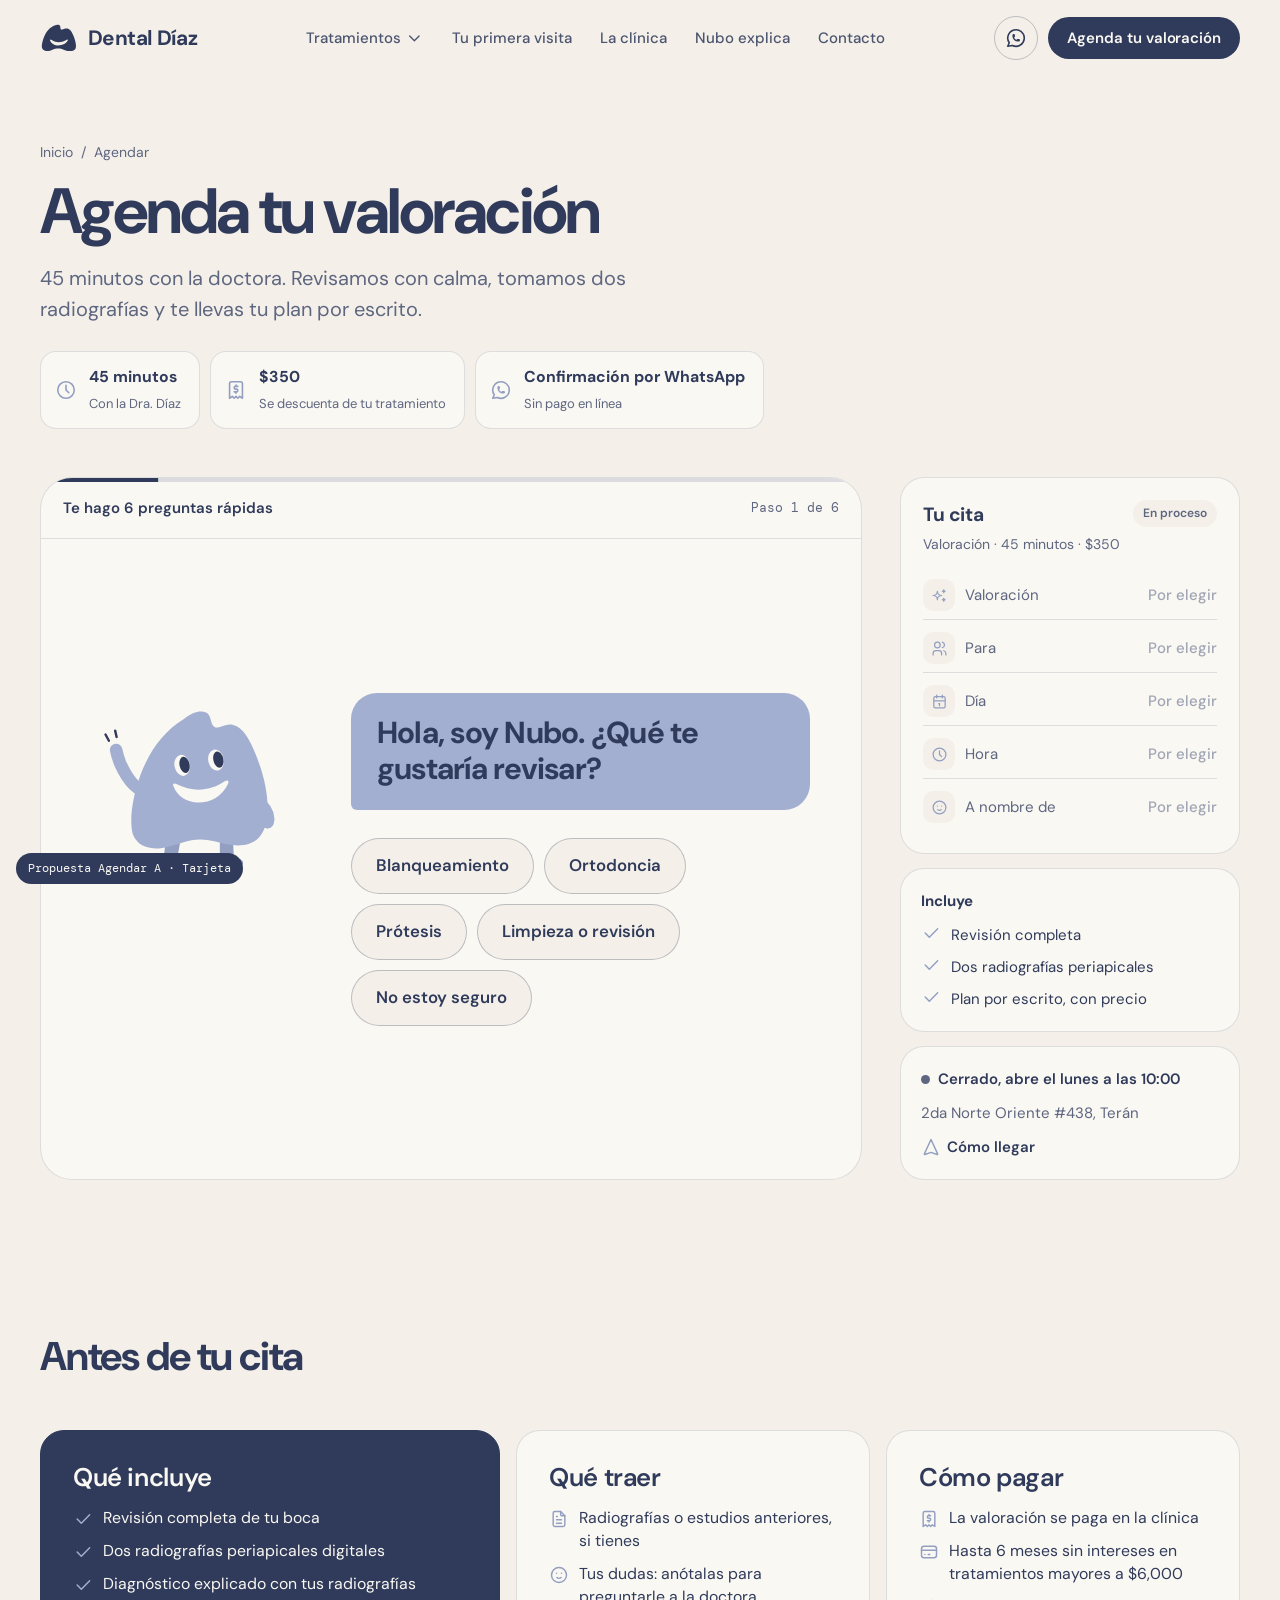
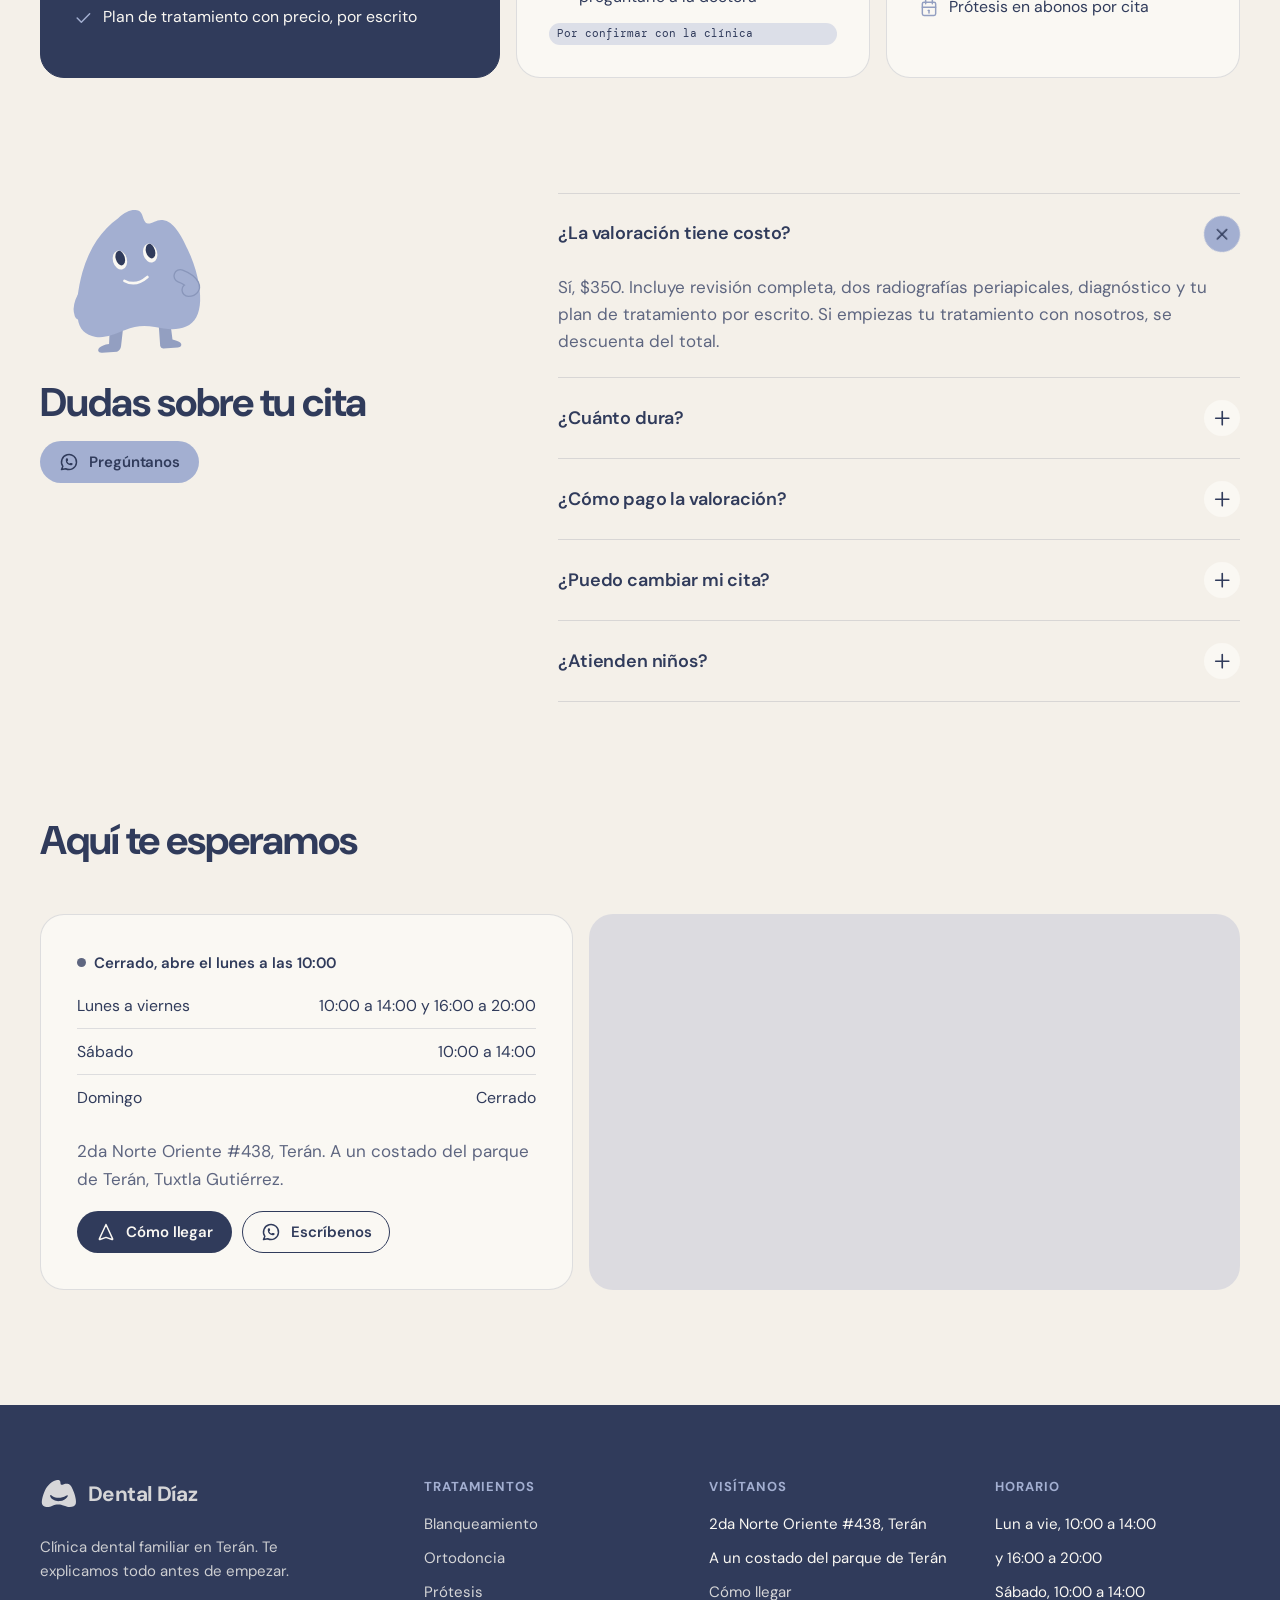
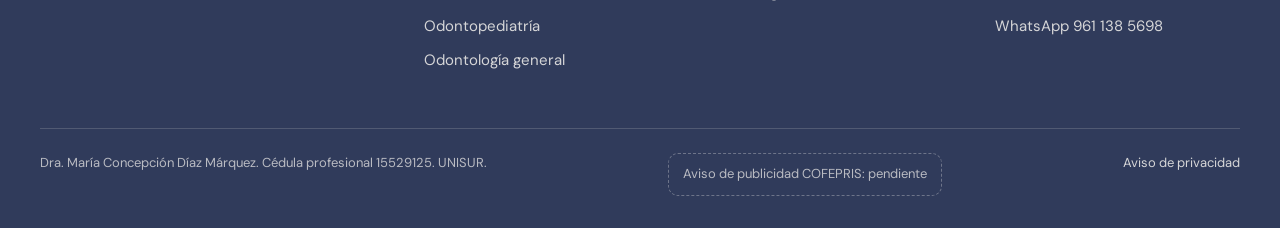
==== commit 055849bb: "Panel unificado tipo CRM, dos propuestas de Agendar y confirmación con Nubo Co-Authored-By: Claude O" ====
--- a/agendar-a.html
+++ b/agendar-a.html
@@ -3,7 +3,7 @@
 <head>
 <meta charset="utf-8">
 <meta name="viewport" content="width=device-width, initial-scale=1">
-<title>Agenda tu valoración · Dental Díaz · Agendar A · Directa</title>
+<title>Agenda tu valoración · Dental Díaz · Agendar A · Tarjeta</title>
 <meta name="description" content="Clínica dental familiar en Terán, Tuxtla Gutiérrez. Valoración con radiografías y plan por escrito. Blanqueamiento, ortodoncia, prótesis y odontopediatría.">
 <meta name="robots" content="noindex">
 <link rel="preconnect" href="https://fonts.googleapis.com">
@@ -23,15 +23,15 @@
 .migas a { text-decoration: none; }
 .migas a:hover { color: var(--marino); }
 .ag-hero { padding-block: clamp(32px, 5vw, 64px) clamp(28px, 4vw, 48px); }
-.ag-hero__grid { display: grid; grid-template-columns: 1.2fr 0.8fr; gap: 32px; align-items: end; }
+.ag-hero__grid { display: grid; gap: 0; }
 .ag-hero h1 { margin: 16px 0 0; font-size: clamp(2.4rem, 1.6rem + 3vw, 4rem); letter-spacing: -0.04em; line-height: 1.02; font-weight: 700; }
 .ag-hero .lead { margin-top: 18px; max-width: 46ch; }
-.ag-datos { display: grid; gap: 10px; }
-.ag-dato { display: flex; align-items: center; gap: 14px; padding: 14px 18px; border-radius: var(--r-md); background: var(--marfil); border: 1px solid var(--linea); }
+.ag-datos { display: flex; flex-wrap: wrap; gap: 10px; margin-top: 26px; }
+.ag-dato { display: flex; align-items: center; gap: 12px; padding: 12px 18px 12px 14px; border-radius: var(--r-md); background: var(--marfil); border: 1px solid var(--linea); }
 .ag-dato .i { width: 22px; height: 22px; color: var(--lavanda-sombra); }
 .ag-dato strong { display: block; font-size: 0.9875rem; }
 .ag-dato small { color: var(--texto-suave); font-size: 0.8125rem; }
-@media (max-width: 900px) { .ag-hero__grid { grid-template-columns: 1fr; } }
+@media (max-width: 700px) { .ag-datos { display: grid; } }
 
 .antes { display: grid; grid-template-columns: 1.3fr 1fr 1fr; gap: 16px; }
 .antes > div { padding: clamp(22px, 3vw, 32px); border-radius: var(--r-lg); background: var(--marfil); border: 1px solid var(--linea); display: grid; gap: 14px; align-content: start; }
@@ -57,7 +57,7 @@
 .chat { min-height: calc(100svh - 76px); display: grid; grid-template-columns: 1fr 340px; gap: clamp(20px, 3vw, 40px); padding-block: clamp(20px, 3vw, 40px); align-items: stretch; }
 .chat__escena { position: relative; display: grid; grid-template-rows: auto 1fr; border-radius: var(--r-xl); background: var(--marfil); border: 1px solid var(--linea); overflow: hidden; }
 .chat__top { display: flex; align-items: center; gap: 14px; padding: 18px 22px; border-bottom: 1px solid var(--linea); }
-.chat__top .migas { margin-right: auto; }
+.chat__top .mini-titulo { margin-right: auto; font-weight: 600; font-size: 0.9375rem; }
 .chat__riel { position: absolute; left: 0; right: 0; top: 0; height: 4px; background: var(--niebla); }
 .chat__barra { display: block; height: 100%; background: var(--marino); transform-origin: left; transform: scaleX(0.14); transition: transform 600ms var(--ease-out); }
 .chat__contador { font-family: var(--font-mono); font-size: 0.8125rem; color: var(--texto-suave); }
@@ -83,17 +83,77 @@
 .chat__atras[hidden] { display: none; }
 .chat__atras .i { transform: scaleX(-1); }
 .chat__lado { display: grid; gap: 14px; align-content: start; }
-.ticket { position: relative; padding: 24px; border-radius: var(--r-lg); background: var(--marino); color: var(--marfil); }
-.ticket::before, .ticket::after { content: ""; position: absolute; top: 92px; width: 22px; height: 22px; border-radius: 50%; background: var(--crema); }
-.ticket::before { left: -11px; } .ticket::after { right: -11px; }
-.ticket h2 { margin: 0 0 6px; font-size: 1.15rem; letter-spacing: -0.015em; }
-.ticket > p { margin: 0 0 22px; font-size: 0.875rem; color: rgba(250, 248, 243, 0.7); }
-.ticket ul { list-style: none; margin: 0; padding: 18px 0 0; border-top: 2px dashed rgba(250, 248, 243, 0.25); display: grid; gap: 12px; }
-.ticket li { display: flex; justify-content: space-between; gap: 12px; font-size: 0.9375rem; }
-.ticket li span { color: rgba(250, 248, 243, 0.6); }
-.ticket li strong { color: rgba(250, 248, 243, 0.35); font-weight: 600; text-align: right; }
-.ticket li.lleno strong { color: var(--marfil); animation: texto-entra 400ms var(--ease-out) both; }
-.chat.confirmado .ticket { box-shadow: 0 0 0 4px var(--lavanda); }
+.tu-cita { padding: 22px; border-radius: var(--r-lg); background: var(--marfil); border: 1px solid var(--linea); display: grid; gap: 16px; transition: box-shadow var(--dur-base), border-color var(--dur-base); }
+.tu-cita__cab { display: flex; justify-content: space-between; align-items: start; gap: 12px; }
+.tu-cita h2 { margin: 0; font-size: 1.2rem; letter-spacing: -0.02em; }
+.tu-cita__cab p { margin: 2px 0 0; font-size: 0.875rem; color: var(--texto-suave); }
+.tu-cita__estado { font-size: 0.75rem; font-weight: 600; padding: 4px 10px; border-radius: 999px; background: var(--crema); color: var(--texto-suave); white-space: nowrap; }
+.tu-cita ul { list-style: none; margin: 0; padding: 0; display: grid; gap: 4px; }
+.tu-cita li { display: grid; grid-template-columns: 32px auto 1fr; gap: 10px; align-items: center; padding: 8px 0; font-size: 0.9375rem; border-bottom: 1px solid var(--linea); }
+.tu-cita li:last-child { border-bottom: 0; }
+.tu-cita li > span:nth-child(2) { color: var(--texto-suave); }
+.tu-cita li strong { text-align: right; font-weight: 600; color: #A0A5B5; font-weight: 500; }
+.tu-cita li.lleno strong { color: var(--marino); font-weight: 600; animation: texto-entra 400ms var(--ease-out) both; }
+.tu-cita__ic { width: 32px; height: 32px; border-radius: 10px; display: grid; place-items: center; background: var(--crema); color: var(--lavanda-sombra); }
+.tu-cita__ic .i { width: 17px; height: 17px; }
+.tu-cita li.lleno .tu-cita__ic { background: var(--marino); color: var(--marfil); animation: pop 420ms var(--ease-rebote) both; }
+@keyframes pop { from { transform: scale(0.6); } to { transform: none; } }
+.chat.confirmado .tu-cita { border-color: var(--marino); box-shadow: 0 0 0 3px var(--lavanda); }
+.chat.confirmado .tu-cita__estado { background: var(--marino); color: var(--marfil); }
+
+.conv { display: grid; grid-template-columns: minmax(0, 1fr) 320px; gap: clamp(20px, 3vw, 40px); align-items: start; }
+.conv__ventana { display: grid; grid-template-rows: auto 1fr auto; height: min(700px, calc(100svh - 120px)); border-radius: var(--r-xl); background: var(--marfil); border: 1px solid var(--linea); overflow: hidden; box-shadow: var(--sombra-suave); }
+.conv__cab { display: flex; align-items: center; gap: 12px; padding: 12px 18px; border-bottom: 1px solid var(--linea); background: var(--marfil); }
+.conv__avatar { width: 46px; height: 46px; border-radius: 50%; background: var(--crema); border: 1px solid var(--linea); display: grid; place-items: end center; overflow: hidden; flex: none; }
+.conv__avatar .nubo { width: 42px; margin-bottom: -10px; }
+.conv__cab strong { display: block; font-size: 1rem; }
+.conv__cab small { font-size: 0.8125rem; color: var(--ok); }
+.conv__cab [data-conv-contador] { margin-left: auto; font-family: var(--font-mono); font-size: 0.8125rem; color: var(--texto-suave); }
+.conv__hilo { overflow-y: auto; padding: 22px clamp(14px, 3vw, 28px); display: flex; flex-direction: column; gap: 8px; background: radial-gradient(circle at 1px 1px, rgba(48, 59, 91, 0.06) 1px, transparent 0) 0 0 / 18px 18px, var(--crema); scroll-behavior: smooth; }
+.msg { flex-shrink: 0; max-width: min(78%, 460px); padding: 11px 15px; border-radius: 18px; font-size: 1rem; line-height: 1.45; animation: msg-entra 360ms var(--ease-rebote) both; }
+.msg--nubo { align-self: flex-start; background: var(--marfil); color: var(--texto); border-bottom-left-radius: 6px; box-shadow: 0 1px 2px rgba(48, 59, 91, 0.08); }
+.msg--yo { align-self: flex-end; background: var(--marino); color: var(--marfil); border-bottom-right-radius: 6px; display: grid; justify-items: end; gap: 2px; transform-origin: right bottom; }
+.msg__cambiar { border: 0; background: none; padding: 0; font: inherit; font-size: 0.75rem; color: var(--lavanda); cursor: pointer; text-decoration: underline; text-underline-offset: 2px; }
+.msg--escribe { display: flex; gap: 5px; padding: 15px 16px; }
+.msg--escribe i { width: 7px; height: 7px; border-radius: 50%; background: var(--lavanda-sombra); animation: punto 1s infinite ease-in-out; }
+.msg--escribe i:nth-child(2) { animation-delay: 0.15s; } .msg--escribe i:nth-child(3) { animation-delay: 0.3s; }
+@keyframes punto { 0%, 60%, 100% { transform: translateY(0); opacity: 0.5; } 30% { transform: translateY(-4px); opacity: 1; } }
+@keyframes msg-entra { from { opacity: 0; transform: translateY(10px) scale(0.96); } to { opacity: 1; transform: none; } }
+.msg--tarjeta { padding: 0; overflow: hidden; width: min(78%, 380px); }
+.conv-resumen__cab { display: flex; justify-content: space-between; padding: 14px 16px; background: var(--marino); color: var(--marfil); font-size: 0.95rem; }
+.conv-resumen__cab span { font-family: var(--font-mono); font-size: 0.8125rem; color: var(--lavanda); }
+.conv-resumen ul { list-style: none; margin: 0; padding: 6px 16px 10px; }
+.conv-resumen li { display: flex; justify-content: space-between; gap: 12px; padding: 7px 0; border-bottom: 1px solid var(--linea); font-size: 0.9rem; }
+.conv-resumen li:last-child { border-bottom: 0; }
+.conv-resumen li span { color: var(--texto-suave); }
+.conv-resumen li strong { text-align: right; }
+.conv__entrada { padding: 14px clamp(14px, 3vw, 22px) 16px; border-top: 1px solid var(--linea); background: var(--marfil); min-height: 76px; display: grid; align-content: center; }
+.conv__entrada.lista > * { animation: texto-entra 380ms var(--ease-out) both; }
+.conv-ops { display: flex; flex-wrap: wrap; gap: 8px; }
+.conv .chat-op { min-height: 46px; padding: 0 18px; font-size: 0.975rem; }
+.conv-dias { display: flex; gap: 8px; overflow-x: auto; scrollbar-width: none; }
+.conv-dias .dia { flex: none; width: 70px; padding: 10px 0; }
+.conv-horas { display: grid; gap: 10px; }
+.conv-horas__g { display: grid; gap: 6px; }
+.conv-horas__g > span { font-size: 0.8125rem; font-weight: 600; color: var(--texto-suave); }
+.conv .chat-op--hora { min-width: 78px; padding: 0 12px; }
+.conv-campos { display: grid; grid-template-columns: 1fr 1fr auto; gap: 10px; align-items: end; }
+.conv-campos .campo input { height: 50px; }
+.conv-enviar { width: 50px; height: 50px; min-height: 50px; padding: 0; border-radius: 50%; }
+.conv-error { font-size: 0.8125rem; color: var(--error); font-weight: 600; }
+.conv-error:empty { display: none; }
+.conv-final { display: flex; flex-wrap: wrap; gap: 10px; }
+.conv__lado { display: grid; gap: 14px; position: sticky; top: 100px; }
+.conv__lado .nubo { width: 200px; justify-self: center; }
+@media (max-width: 1000px) {
+  .conv { grid-template-columns: 1fr; }
+  .conv__lado { position: static; }
+  .conv__lado .nubo { display: none; }
+  .conv__ventana { height: calc(100svh - 96px); border-radius: var(--r-lg); }
+  .conv-campos { grid-template-columns: 1fr auto; }
+  .conv-campos .campo:first-child { grid-column: 1 / -1; }
+  .msg { max-width: 86%; }
+}
 .mini-info { padding: 20px; border-radius: var(--r-lg); background: var(--marfil); border: 1px solid var(--linea); display: grid; gap: 10px; font-size: 0.9375rem; }
 .mini-info li { display: flex; gap: 10px; }
 .mini-info ul { list-style: none; margin: 0; padding: 0; display: grid; gap: 8px; }
@@ -108,7 +168,6 @@
   .chat-op { min-height: 50px; padding: 0 18px; font-size: 1rem; }
   .chat-dias { flex-wrap: nowrap; overflow-x: auto; scrollbar-width: none; margin-inline: -22px; padding-inline: 22px; }
   .chat-dias .dia { flex: none; width: 74px; }
-  .ticket::before, .ticket::after { display: none; }
 }
 
 </style>
@@ -139,50 +198,42 @@
     <a class="btn btn--primario" href="#agenda" aria-current="page">Agenda tu valoración</a>
   </nav>
 </header>
-<div class="propuesta-tag">Propuesta Agendar A · Directa</div>
+<div class="propuesta-tag">Propuesta Agendar A · Tarjeta</div>
 <main>
 <section class="ag-hero"><div class="contenedor ag-hero__grid">
-  <div>
-    <nav class="migas" aria-label="Ruta"><a href="index.html">Inicio</a><span aria-hidden="true">/</span><span aria-current="page">Agendar</span></nav>
-    <h1 data-palabras>Agenda tu valoración</h1>
-    <p class="lead">45 minutos con la doctora. Revisamos con calma, tomamos dos radiografías y te llevas tu plan por escrito.</p>
-  </div>
-  <div class="ag-datos revela" data-escalonar>
+  <nav class="migas" aria-label="Ruta"><a href="index.html">Inicio</a><span aria-hidden="true">/</span><span aria-current="page">Agendar</span></nav>
+  <h1 data-palabras>Agenda tu valoración</h1>
+  <p class="lead">45 minutos con la doctora. Revisamos con calma, tomamos dos radiografías y te llevas tu plan por escrito.</p>
+  <div class="ag-datos">
     <div class="ag-dato"><svg class="i" aria-hidden="true"><use href="#i-clock"/></svg><div><strong>45 minutos</strong><small>Con la Dra. Díaz</small></div></div>
     <div class="ag-dato"><svg class="i" aria-hidden="true"><use href="#i-receipt-2"/></svg><div><strong>$350</strong><small>Se descuenta de tu tratamiento</small></div></div>
     <div class="ag-dato"><svg class="i" aria-hidden="true"><use href="#i-brand-whatsapp"/></svg><div><strong>Confirmación por WhatsApp</strong><small>Sin pago en línea</small></div></div>
   </div>
 </div></section>
-<section class="seccion agenda-sec" id="agenda" style="padding-top: 0">
-  <div class="contenedor">
-    <div class="agenda-caja revela" data-agenda>
-      <div class="agenda-lado">
-        <div style="display:grid; gap: 16px">
-          <h2 class="h2">Elige tu horario</h2>
-          <p>Elige día y hora. Te confirmamos por WhatsApp.</p>
-          <ul class="agenda-incluye"><li><svg class="i" aria-hidden="true"><use href="#i-check"/></svg> Revisión completa</li><li><svg class="i" aria-hidden="true"><use href="#i-check"/></svg> Dos radiografías periapicales</li><li><svg class="i" aria-hidden="true"><use href="#i-check"/></svg> Diagnóstico y plan por escrito</li></ul>
-        </div>
-        <div class="nubo" data-nubo="escucha" data-mirada aria-label="Nubo"></div>
+<section class="contenedor chat" id="agenda" data-chat-agenda style="min-height: 0; padding-top: 0; scroll-margin-top: 90px">
+  <div class="chat__escena">
+    <div class="chat__riel"><span class="chat__barra" data-chat-barra></span></div>
+    <div class="chat__top">
+      <span class="mini-titulo">Te hago 6 preguntas rápidas</span>
+      <span class="chat__contador" data-chat-contador>Paso 1 de 6</span>
+    </div>
+    <div class="chat__cuerpo">
+      <div class="chat__nubo"><div class="nubo" data-nubo="saluda" data-chat-nubo data-mirada data-saluda aria-label="Nubo"></div></div>
+      <div>
+        <h2 class="chat__pregunta" data-chat-pregunta aria-live="polite">Hola, soy Nubo. ¿Qué te gustaría revisar?</h2>
+        <div class="chat__area" data-chat-area></div>
+        <button type="button" class="chat__atras" data-chat-atras hidden><svg class="i" aria-hidden="true"><use href="#i-arrow-right"/></svg> Atrás</button>
       </div>
-      <div class="agenda-form">
-        <form novalidate><div class="agenda-pasos" aria-hidden="true"><span class="activo" data-indicador><b>1</b> Tu cita</span><i></i><span data-indicador><b>2</b> Tus datos</span></div>
-    <div class="agenda-paso" data-paso-agenda="1"><fieldset class="agenda-bloque" data-bloque="interes"><legend>¿Qué te interesa?</legend><div class="chips"><button type="button" class="chip" data-opcion="interes" aria-pressed="false">Blanqueamiento</button><button type="button" class="chip" data-opcion="interes" aria-pressed="false">Ortodoncia</button><button type="button" class="chip" data-opcion="interes" aria-pressed="false">Prótesis</button><button type="button" class="chip" data-opcion="interes" aria-pressed="false">Limpieza o revisión</button><button type="button" class="chip" data-opcion="interes" aria-pressed="false">No estoy seguro</button></div><span class="agenda-error">Elige una opción.</span></fieldset><fieldset class="agenda-bloque" data-bloque="para"><legend>¿Para quién es la cita?</legend><div class="chips"><button type="button" class="chip" data-opcion="para" aria-pressed="false">Para mí</button><button type="button" class="chip" data-opcion="para" aria-pressed="false">Para un niño</button></div><span class="agenda-error">Elige una opción.</span></fieldset><fieldset class="agenda-bloque" data-bloque="dia"><legend>Día y hora <span class="opcional">La valoración dura 45 min</span></legend><div class="agenda-dias" data-dias></div><div class="agenda-horas" data-horas></div><span class="agenda-error">Elige día y hora.</span></fieldset><div class="agenda-acciones"><button type="button" class="btn btn--primario" data-continuar>Continuar <svg class="i flecha" aria-hidden="true"><use href="#i-arrow-right"/></svg></button></div></div>
-    <div class="agenda-paso" data-paso-agenda="2" hidden><div class="agenda-resumen" data-resumen></div><div class="agenda-campos">
-      <div class="campo"><label for="ag-nombre">Tu nombre</label><input id="ag-nombre" name="nombre" type="text" placeholder="Ana López" autocomplete="name"><span class="campo__ayuda">Como quieres que te llamemos.</span></div>
-      <div class="campo"><label for="ag-wa">WhatsApp</label><input id="ag-wa" name="whatsapp" type="tel" inputmode="numeric" placeholder="961 123 4567" autocomplete="tel"><span class="campo__ayuda">Ahí te confirmamos tu cita.</span></div>
-    </div><fieldset class="agenda-bloque" data-bloque="como"><legend>¿Cómo nos conociste?</legend><div class="chips"><button type="button" class="chip" data-opcion="como" aria-pressed="false">Instagram</button><button type="button" class="chip" data-opcion="como" aria-pressed="false">Facebook</button><button type="button" class="chip" data-opcion="como" aria-pressed="false">Google</button><button type="button" class="chip" data-opcion="como" aria-pressed="false">Me recomendaron</button><button type="button" class="chip" data-opcion="como" aria-pressed="false">Pasé por ahí</button><button type="button" class="chip" data-opcion="como" aria-pressed="false">Otro</button></div><span class="agenda-error">Elige una opción.</span></fieldset><div class="agenda-acciones"><button class="btn btn--primario" type="submit">Confirmar valoración <svg class="i flecha" aria-hidden="true"><use href="#i-arrow-right"/></svg></button></div><p class="nota-precio" style="margin:0">Valoración <strong>$350</strong>, se descuenta de tu tratamiento. Sin pago en línea.</p></div></form>
-        <div class="agenda-ok" aria-live="polite">
-          <div class="nubo" data-nubo="celebra" aria-label="Nubo celebrando"></div>
-          <h3 class="h3" style="margin:0">Listo, <span data-ok-nombre></span>. Tu valoración quedó apartada</h3>
-          <ul class="agenda-ok__ficha" data-ok-ficha></ul>
-          <a class="btn btn--whatsapp" data-ok-wa href="#" target="_blank" rel="noopener"><svg class="i" aria-hidden="true"><use href="#i-brand-whatsapp"/></svg> Confirmar por WhatsApp</a>
-          <button type="button" class="enlace" data-otra style="border:0; background-color: transparent; cursor:pointer">Agendar otra cita</button>
-        </div>
-      </div>
-    </div>
-  </div>
+    </div>
+  </div>
+  <aside class="chat__lado">
+    <div class="tu-cita"><div class="tu-cita__cab"><div><h2>Tu cita</h2><p>Valoración · 45 minutos · $350</p></div><span class="tu-cita__estado" data-cita-estado>En proceso</span></div><ul data-chat-ticket></ul></div>
+    <div class="mini-info"><strong>Incluye</strong><ul><li><svg class="i" aria-hidden="true"><use href="#i-check"/></svg> Revisión completa</li><li><svg class="i" aria-hidden="true"><use href="#i-check"/></svg> Dos radiografías periapicales</li><li><svg class="i" aria-hidden="true"><use href="#i-check"/></svg> Plan por escrito, con precio</li></ul></div>
+    <div class="mini-info"><span class="estado-abierto" data-abierto>Horario</span><span class="texto chico">2da Norte Oriente #438, Terán</span><a class="enlace" href="https://share.google/V82Wj5DA7v3PU01So" target="_blank" rel="noopener"><svg class="i" aria-hidden="true"><use href="#i-navigation"/></svg> Cómo llegar</a></div>
+  </aside>
 </section>
-<section class="seccion" style="padding-top: 0"><div class="contenedor">
+
+<section class="seccion"><div class="contenedor">
   <div class="titular revela"><h2 class="h2">Antes de tu cita</h2></div>
   <div class="antes" data-escalonar>
     <div class="revela"><h3 class="h3" style="margin:0">Qué incluye</h3><ul><li><svg class="i" aria-hidden="true"><use href="#i-check"/></svg> Revisión completa de tu boca</li><li><svg class="i" aria-hidden="true"><use href="#i-check"/></svg> Dos radiografías periapicales digitales</li><li><svg class="i" aria-hidden="true"><use href="#i-check"/></svg> Diagnóstico explicado con tus radiografías</li><li><svg class="i" aria-hidden="true"><use href="#i-check"/></svg> Plan de tratamiento con precio, por escrito</li></ul></div>
@@ -234,5 +285,6 @@
 <script src="assets/js/ui.js"></script>
 <script src="assets/js/inicio.js"></script>
 <script src="assets/js/agenda.js"></script>
+<style>@media (max-width: 960px) { .barra-movil { display: none !important; } body { padding-bottom: 0 !important; } }</style><script src="assets/js/agenda-chat.js"></script>
 </body>
 </html>
--- a/assets/css/agenda.css
+++ b/assets/css/agenda.css
@@ -60,3 +60,6 @@
   .agenda-lado p, .agenda-incluye { display: none; }
   .agenda-campos { grid-template-columns: 1fr; }
 }
+.confeti { position: fixed; inset: 0; pointer-events: none; z-index: 200; }
+.confeti i { position: absolute; width: 9px; height: 13px; border-radius: 2px; animation: confeti 1.5s cubic-bezier(0.2, 0.7, 0.3, 1) both; }
+@keyframes confeti { 0% { transform: translate(0, 0) rotate(0); opacity: 1; } 60% { opacity: 1; } 100% { transform: translate(var(--x), calc(var(--y) + 420px)) rotate(var(--r)); opacity: 0; } }
